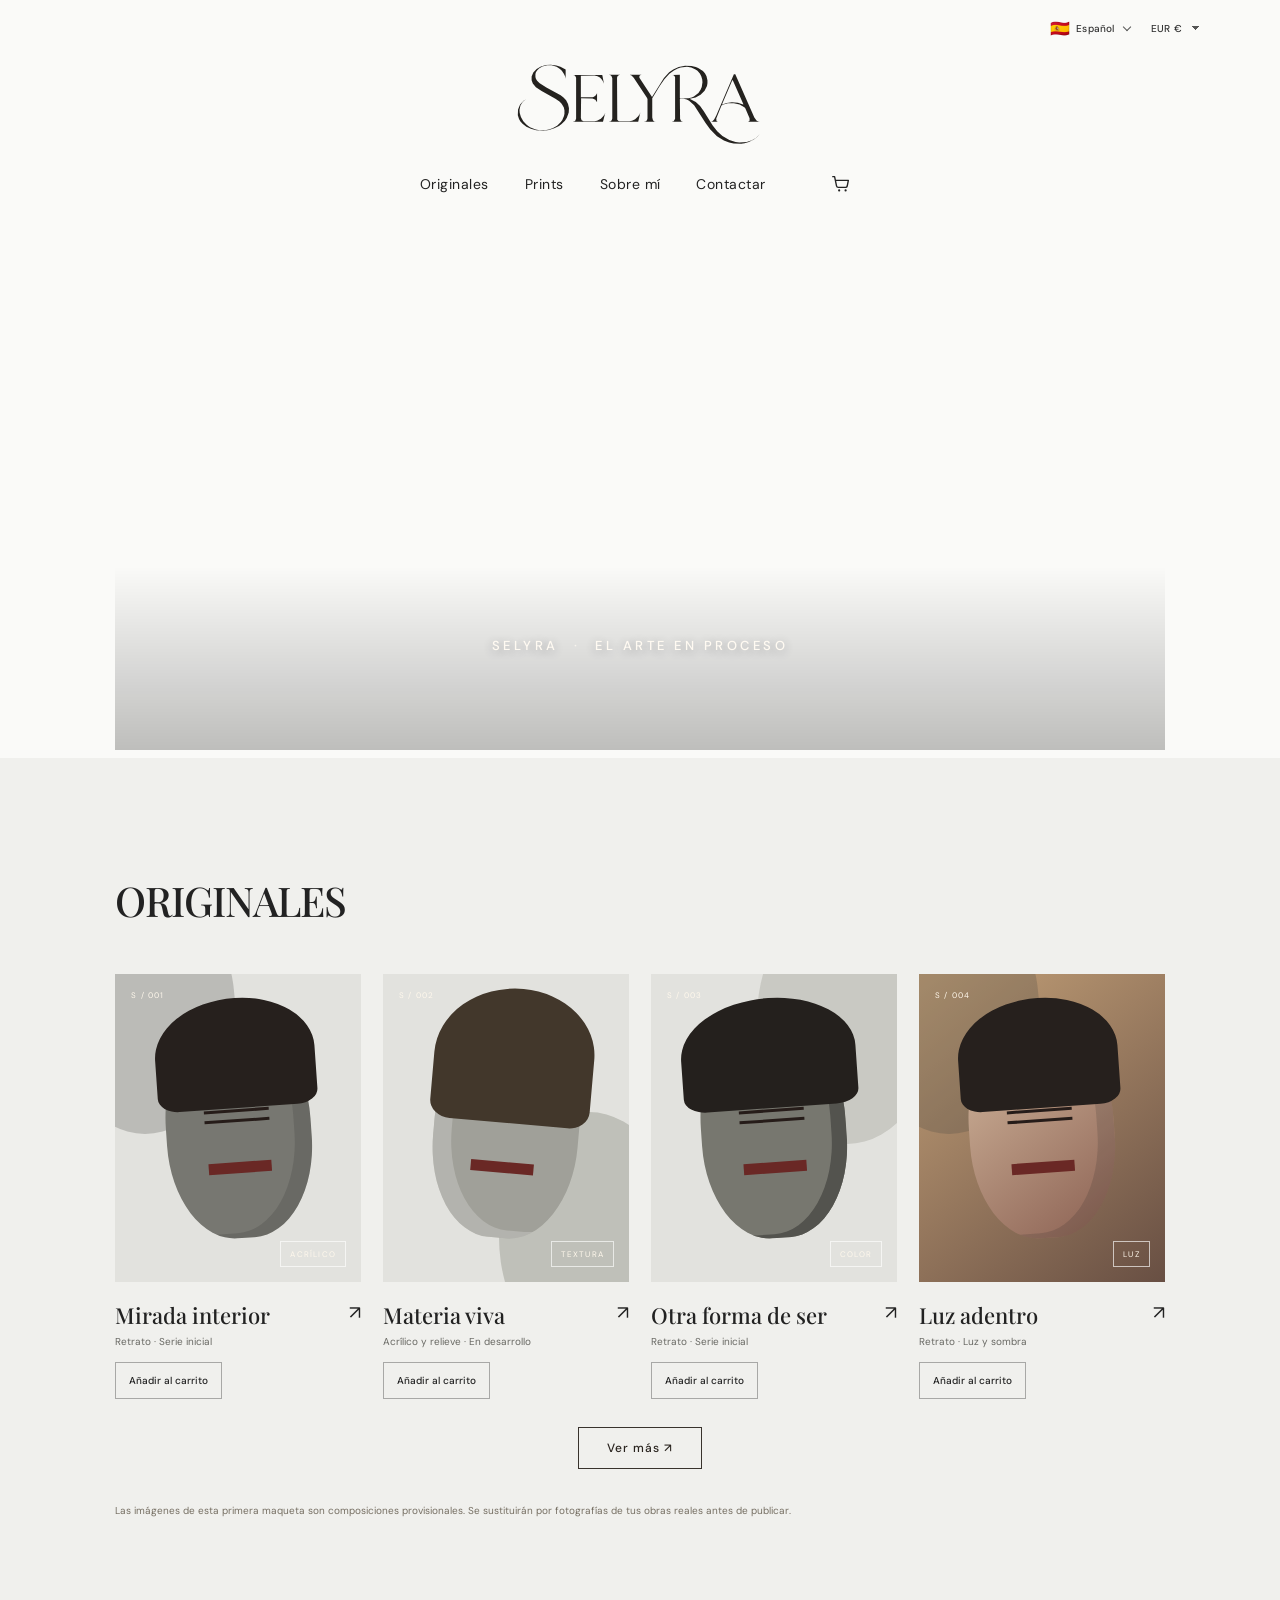
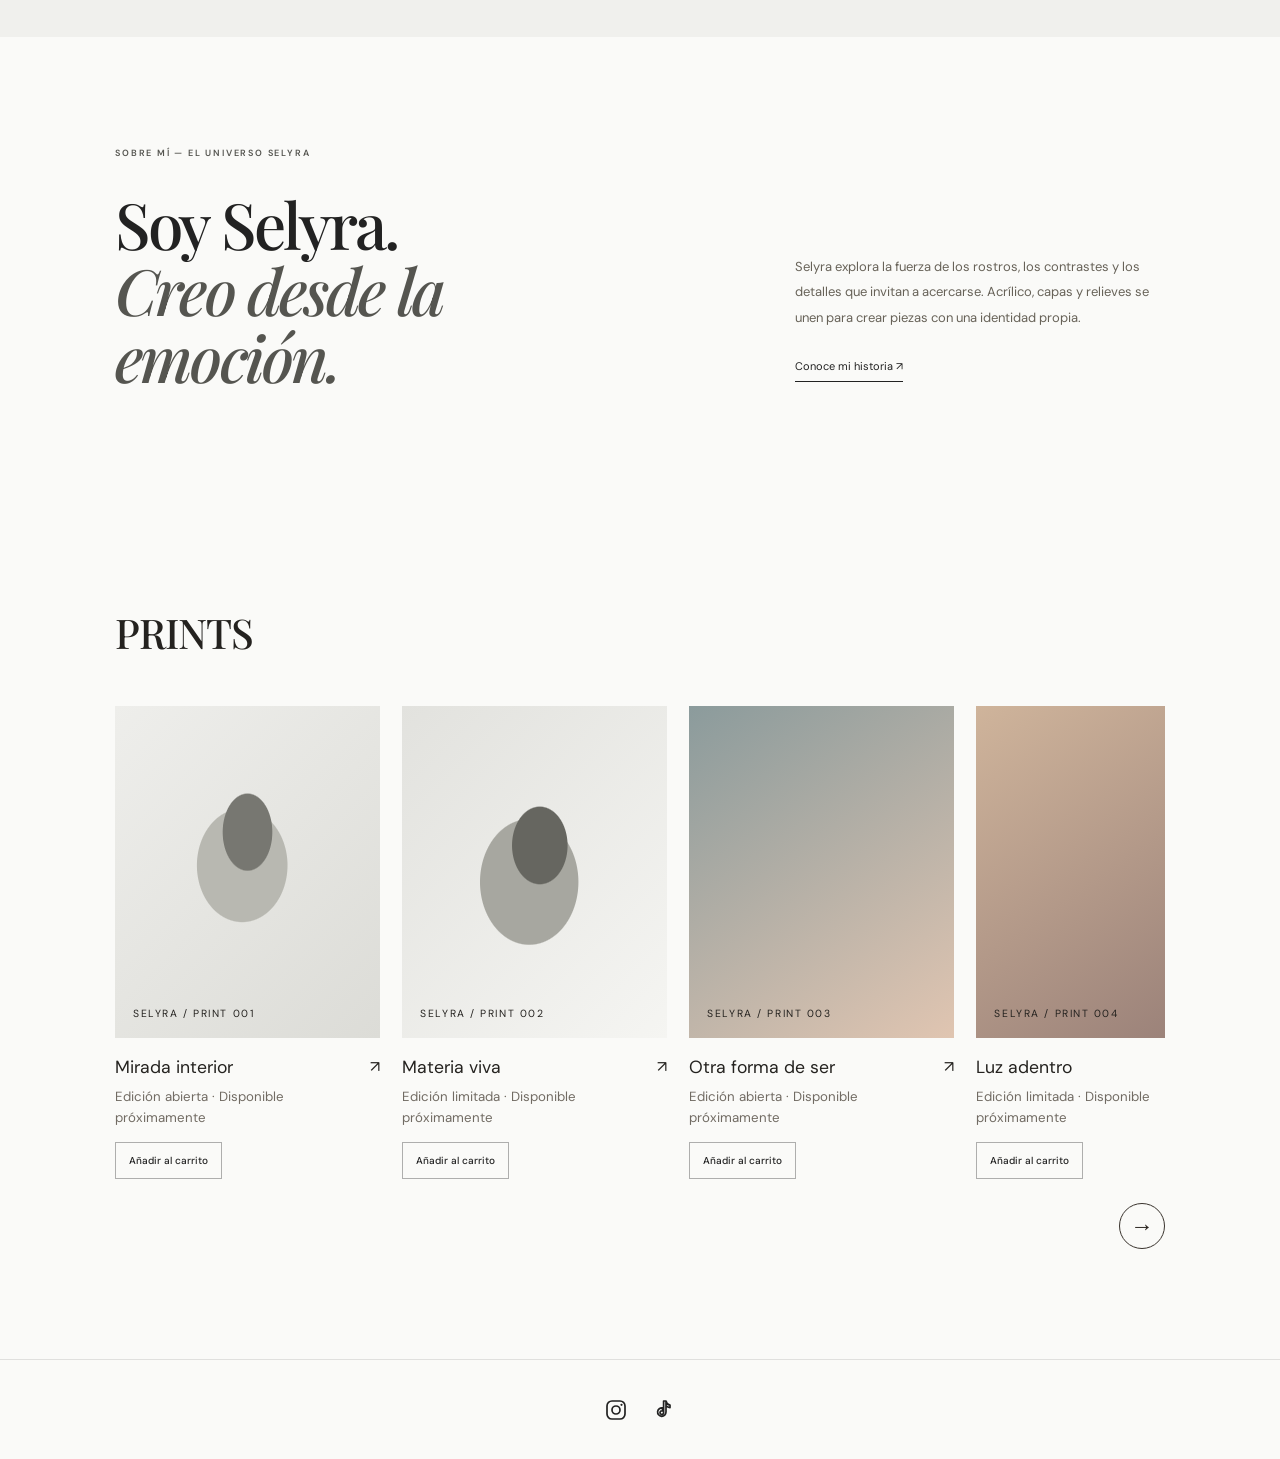
==== index.html @ 30e6f59c "Keep homepage at four originals and open full gallery on separate page" ====
<!doctype html>
<html lang="es">
<head>
  <meta charset="utf-8">
  <meta name="viewport" content="width=device-width, initial-scale=1">
  <meta name="theme-color" content="#F8F7F3">
  <meta name="description" content="Selyra — retratos originales en acrílico y obras con volumen y textura. Arte contemporáneo hecho para sentirse.">
  <title>Selyra — Arte que deja huella</title>
  <link rel="preconnect" href="https://fonts.googleapis.com">
  <link rel="preconnect" href="https://fonts.gstatic.com" crossorigin>
  <link href="https://fonts.googleapis.com/css2?family=DM+Sans:wght@400;500;600;700&family=Playfair+Display:ital,wght@0,500;0,600;0,700;1,500;1,600&display=swap" rel="stylesheet">
  <link rel="stylesheet" href="styles.css?v=20261026-19">
</head>
<body>
  <header class="site-header">
    <div class="store-preferences" aria-label="Preferencias de tienda">
      <label class="preference-control">
        <span class="sr-only">Idioma</span>
        <select id="language-select" class="sr-only" aria-label="Seleccionar idioma">
          <option value="es">Español</option>
          <option value="en">English</option>
          <option value="fr">Français</option>
          <option value="de">Deutsch</option>
          <option value="it">Italiano</option>
          <option value="pt">Português</option>
          <option value="nl">Nederlands</option>
          <option value="sv">Svenska</option>
          <option value="da">Dansk</option>
          <option value="no">Norsk</option>
          <option value="ja">日本語</option>
          <option value="zh">中文</option>
        </select>
        <div class="language-picker">
          <button type="button" id="language-picker-button" class="language-picker-button" aria-label="Seleccionar idioma" aria-expanded="false" aria-haspopup="listbox">
            <span id="language-current-flag" class="language-flag" aria-hidden="true">🇪🇸</span>
            <span id="language-current-name">Español</span>
            <span class="picker-chevron" aria-hidden="true"></span>
          </button>
          <div id="language-picker-menu" class="language-picker-menu" role="listbox" aria-label="Idiomas disponibles" hidden>
            <button type="button" role="option" data-language="es"><span>🇪🇸</span> Español</button>
            <button type="button" role="option" data-language="en"><span>🇬🇧</span> English</button>
            <button type="button" role="option" data-language="fr"><span>🇫🇷</span> Français</button>
            <button type="button" role="option" data-language="de"><span>🇩🇪</span> Deutsch</button>
            <button type="button" role="option" data-language="it"><span>🇮🇹</span> Italiano</button>
            <button type="button" role="option" data-language="pt"><span>🇵🇹</span> Português</button>
            <button type="button" role="option" data-language="nl"><span>🇳🇱</span> Nederlands</button>
            <button type="button" role="option" data-language="sv"><span>🇸🇪</span> Svenska</button>
            <button type="button" role="option" data-language="da"><span>🇩🇰</span> Dansk</button>
            <button type="button" role="option" data-language="no"><span>🇳🇴</span> Norsk</button>
            <button type="button" role="option" data-language="ja"><span>🇯🇵</span> 日本語</button>
            <button type="button" role="option" data-language="zh"><span>🇨🇳</span> 中文</button>
          </div>
        </div>
      </label>
      <label class="preference-control">
        <span class="sr-only">Moneda</span>
        <select id="currency-select" aria-label="Seleccionar moneda">
          <option value="EUR">EUR €</option>
          <option value="USD">USD $</option>
          <option value="GBP">GBP £</option>
          <option value="CAD">CAD $</option>
          <option value="AUD">AUD $</option>
          <option value="CHF">CHF</option>
          <option value="JPY">JPY ¥</option>
          <option value="CNY">CNY ¥</option>
          <option value="MXN">MXN $</option>
          <option value="BRL">BRL R$</option>
          <option value="COP">COP $</option>
          <option value="SEK">SEK kr</option>
        </select>
      </label>
    </div>
    <a class="wordmark" href="#inicio" aria-label="Selyra, inicio"><img src="assets/selyra-wordmark.svg?v=2" alt="Selyra" width="260" height="75"></a>
    <button class="menu-toggle" aria-label="Abrir menú" aria-expanded="false">☰</button>
    <nav class="nav">
      <a href="#obras">Originales</a>
      <a href="#prints">Prints</a>
      <a href="#universo">Sobre mí</a>
      <a class="nav-contact" href="contacto.html">Contactar</a>
      <button class="cart-trigger" type="button" id="cart-open" aria-label="Abrir carrito de compra" aria-controls="cart-panel" aria-expanded="false">
        <svg viewBox="0 0 24 24" aria-hidden="true"><path d="M3 4h2l2.1 10.1a2 2 0 0 0 2 1.6h7.8a2 2 0 0 0 1.9-1.5L20 8H6" fill="none" stroke="currentColor" stroke-width="1.5" stroke-linecap="round" stroke-linejoin="round"/><circle cx="10" cy="19" r="1.2" fill="currentColor"/><circle cx="17" cy="19" r="1.2" fill="currentColor"/></svg>
        <span class="cart-count" id="cart-count" aria-live="polite" hidden></span>
      </button>
    </nav>

  </header>

  <div class="compact-navigation" id="compact-navigation" aria-label="Navegación al desplazarse">
    <a class="compact-wordmark" href="#inicio" aria-label="Selyra, inicio"><img src="assets/selyra-wordmark.svg?v=2" alt="Selyra" width="125" height="36"></a>
    <nav class="compact-nav" aria-label="Navegación rápida">
      <a href="#obras">Originales</a>
      <a href="#prints">Prints</a>
      <a href="#universo">Sobre mí</a>
      <a href="contacto.html">Contactar</a>
    </nav>
    <button class="compact-cart" type="button" id="compact-cart-open" aria-label="Abrir carrito de compra" aria-controls="cart-panel" aria-expanded="false">
      <svg viewBox="0 0 24 24" aria-hidden="true"><path d="M3 4h2l2.1 10.1a2 2 0 0 0 2 1.6h7.8a2 2 0 0 0 1.9-1.5L20 8H6" fill="none" stroke="currentColor" stroke-width="1.5" stroke-linecap="round" stroke-linejoin="round"/><circle cx="10" cy="19" r="1.2" fill="currentColor"/><circle cx="17" cy="19" r="1.2" fill="currentColor"/></svg>
      <span class="cart-count" id="compact-cart-count" aria-live="polite" hidden></span>
    </button>
  </div>

  <main>
    <section class="hero hero-video" id="inicio">
      <iframe class="hero-youtube" src="https://www.youtube-nocookie.com/embed/hutY59VtHTo?autoplay=1&mute=1&loop=1&playlist=hutY59VtHTo&controls=0&playsinline=1&rel=0" title="Mezcla de pintura sobre paleta, vídeo provisional" allow="autoplay; encrypted-media; picture-in-picture" referrerpolicy="strict-origin-when-cross-origin" loading="eager" tabindex="-1"></iframe>
      <div class="hero-video-overlay" aria-hidden="true"></div>
      <div class="hero-showreel-caption">SELYRA <span>·</span> EL ARTE EN PROCESO</div>
    </section>

    <section class="works section-pad" id="obras">
      <div class="works-heading">
        <div><h2>ORIGINALES</h2></div>
      </div>
      <div class="work-grid">
        <article class="work-card">
          <div class="work-image work-image-one"><div class="placeholder-face face-a"></div><span class="work-number">S / 001</span><span class="work-tag">ACRÍLICO</span></div>
          <div class="work-meta"><div><h3>Mirada interior</h3><p>Retrato · Serie inicial</p></div><span class="work-arrow">↗</span></div>
          <button class="add-to-cart" type="button" data-product-id="original-001" data-product-name="Mirada interior — original">Añadir al carrito</button>
        </article>
        <article class="work-card work-card-offset">
          <div class="work-image work-image-two"><div class="placeholder-face face-b"></div><span class="work-number">S / 002</span><span class="work-tag">TEXTURA</span></div>
          <div class="work-meta"><div><h3>Materia viva</h3><p>Acrílico y relieve · En desarrollo</p></div><span class="work-arrow">↗</span></div>
          <button class="add-to-cart" type="button" data-product-id="original-002" data-product-name="Materia viva — original">Añadir al carrito</button>
        </article>
        <article class="work-card">
          <div class="work-image work-image-three"><div class="placeholder-face face-c"></div><span class="work-number">S / 003</span><span class="work-tag">COLOR</span></div>
          <div class="work-meta"><div><h3>Otra forma de ser</h3><p>Retrato · Serie inicial</p></div><span class="work-arrow">↗</span></div>
          <button class="add-to-cart" type="button" data-product-id="original-003" data-product-name="Otra forma de ser — original">Añadir al carrito</button>
        </article>
        <article class="work-card">
          <div class="work-image work-image-four"><div class="placeholder-face face-d"></div><span class="work-number">S / 004</span><span class="work-tag">LUZ</span></div>
          <div class="work-meta"><div><h3>Luz adentro</h3><p>Retrato · Luz y sombra</p></div><span class="work-arrow">↗</span></div>
          <button class="add-to-cart" type="button" data-product-id="original-004" data-product-name="Luz adentro — original">Añadir al carrito</button>
        </article>
      </div>
      <div class="gallery-more-wrap"><a class="gallery-more" href="originales.html">Ver más <span aria-hidden="true">↗</span></a></div>
      <p class="placeholder-note">Las imágenes de esta primera maqueta son composiciones provisionales. Se sustituirán por fotografías de tus obras reales antes de publicar.</p>
    </section>

    <section class="intro section-pad" id="universo">
      <div class="section-kicker">SOBRE MÍ — EL UNIVERSO SELYRA</div>
      <div class="intro-content">
        <h2>Soy Selyra.<br><em>Creo desde la emoción.</em></h2>
        <div class="intro-description">
          <p>Selyra explora la fuerza de los rostros, los contrastes y los detalles que invitan a acercarse. Acrílico, capas y relieves se unen para crear piezas con una identidad propia.</p>
          <a class="text-link dark-link" href="#proceso">Conoce mi historia <span>↗</span></a>
        </div>
      </div>
    </section>

    <section class="prints section-pad" id="prints">
  
  <div class="prints-heading">
    <div>
      <h2>PRINTS</h2>
    </div>
  </div>

  <div class="prints-carousel" id="prints-carousel" tabindex="0" aria-label="Galería de prints">
  <div class="prints-grid">
    <article class="print-card">
      <div class="print-image print-image-one">
        <span>SELYRA / PRINT 001</span>
      </div>
      <div class="print-meta">
        <div>
          <h3>Mirada interior</h3>
          <p>Edición abierta · Disponible próximamente</p>
        </div>
        <span>↗</span>
      </div>
      <button class="add-to-cart" type="button" data-product-id="print-001" data-product-name="Mirada interior — print">Añadir al carrito</button>
    </article>

    <article class="print-card">
      <div class="print-image print-image-two">
        <span>SELYRA / PRINT 002</span>
      </div>
      <div class="print-meta">
        <div>
          <h3>Materia viva</h3>
          <p>Edición limitada · Disponible próximamente</p>
        </div>
        <span>↗</span>
      </div>
      <button class="add-to-cart" type="button" data-product-id="print-002" data-product-name="Materia viva — print">Añadir al carrito</button>
    </article>
    <article class="print-card">
      <div class="print-image print-image-003"><span>SELYRA / PRINT 003</span></div>
      <div class="print-meta"><div><h3>Otra forma de ser</h3><p>Edición abierta · Disponible próximamente</p></div><span>↗</span></div>
      <button class="add-to-cart" type="button" data-product-id="print-003" data-product-name="Otra forma de ser — print">Añadir al carrito</button>
    </article>
    <article class="print-card">
      <div class="print-image print-image-004"><span>SELYRA / PRINT 004</span></div>
      <div class="print-meta"><div><h3>Luz adentro</h3><p>Edición limitada · Disponible próximamente</p></div><span>↗</span></div>
      <button class="add-to-cart" type="button" data-product-id="print-004" data-product-name="Luz adentro — print">Añadir al carrito</button>
    </article>
    <article class="print-card">
      <div class="print-image print-image-005"><span>SELYRA / PRINT 005</span></div>
      <div class="print-meta"><div><h3>Raíces de color</h3><p>Edición abierta · Disponible próximamente</p></div><span>↗</span></div>
      <button class="add-to-cart" type="button" data-product-id="print-005" data-product-name="Raíces de color — print">Añadir al carrito</button>
    </article>
    <article class="print-card">
      <div class="print-image print-image-006"><span>SELYRA / PRINT 006</span></div>
      <div class="print-meta"><div><h3>Instante libre</h3><p>Edición limitada · Disponible próximamente</p></div><span>↗</span></div>
      <button class="add-to-cart" type="button" data-product-id="print-006" data-product-name="Instante libre — print">Añadir al carrito</button>
    </article>
  </div>
  </div>
  <div class="prints-controls"><button type="button" class="prints-next" id="prints-next" aria-label="Deslizar prints a la derecha">→</button><button type="button" class="gallery-more" id="prints-more" aria-expanded="false" hidden>Ver más <span aria-hidden="true">↓</span></button></div>

</section>
  </main>

  <div class="cart-backdrop" id="cart-backdrop" hidden></div>
  <aside class="cart-panel" id="cart-panel" aria-labelledby="cart-title" aria-hidden="true" hidden>
    <div class="cart-panel-heading">
      <div><p class="section-kicker">SELYRA</p><h2 id="cart-title">Tu carrito <span id="cart-heading-count">(0)</span></h2></div>
      <button type="button" class="cart-close" id="cart-close" aria-label="Cerrar carrito">×</button>
    </div>
    <p class="cart-intro">Guarda aquí las obras que te interesan.</p>
    <div id="cart-items" class="cart-items"><p class="cart-empty">Tu carrito está vacío.</p></div>
    <div class="cart-panel-bottom">
      <p class="cart-total-label">Total</p>
      <p class="cart-total" id="cart-total">Se confirmará el precio</p>
      <p class="cart-note">Los precios y los pagos online aún están por configurar. Puedes enviarme tu selección para consultar disponibilidad y precio final.</p>
      <button type="button" class="cart-checkout" id="cart-checkout" disabled>Consultar selección</button>
      <button type="button" class="cart-clear" id="cart-clear">Vaciar carrito</button>
    </div>
  </aside>
  <footer class="social-footer" aria-label="Redes sociales de Selyra">
    <a class="social-icon" href="https://www.instagram.com/artselyra/" aria-label="Instagram de Selyra @artselyra" title="Instagram" target="_blank" rel="noopener noreferrer">
      <svg viewBox="0 0 24 24" aria-hidden="true"><rect x="3" y="3" width="18" height="18" rx="5" fill="none" stroke="currentColor" stroke-width="1.7"/><circle cx="12" cy="12" r="4" fill="none" stroke="currentColor" stroke-width="1.7"/><circle cx="17.5" cy="6.8" r="1.1" fill="currentColor"/></svg>
    </a>
    <span class="social-icon" aria-label="TikTok — enlace pendiente" title="TikTok">
      <svg viewBox="0 0 24 24" aria-hidden="true"><path d="M14 3v11.1a4.2 4.2 0 1 1-3.5-4.14V13a1.8 1.8 0 1 0 1.1 1.66V3h2.4c.35 2.2 1.65 3.7 4 4.1v2.5A8.1 8.1 0 0 1 14 7.8" fill="none" stroke="currentColor" stroke-width="1.7" stroke-linecap="round" stroke-linejoin="round"/></svg>
    </span>
  </footer>
  <script src="translations.js?v=20261026-3"></script>
  <script src="script.js?v=20261026-6"></script>
</body>
</html>
---- styles.css ----
*{box-sizing:border-box} :root{--ink:#24221f;--paper:#f8f7f3;--cream:#eae5dc;--rust:#b8795d;--muted:#716b63;--line:rgba(36,34,31,.18)}html{scroll-behavior:smooth}body{margin:0;background:var(--paper);color:var(--ink);font-family:"DM Sans",sans-serif}a{color:inherit;text-decoration:none}.announcement{background:var(--rust);color:#fff7ec;text-align:center;padding:10px 16px;font-size:9px;letter-spacing:.19em;font-weight:600}.site-header{height:88px;padding:0 6.2%;display:flex;align-items:center;justify-content:space-between;border-bottom:1px solid var(--line)}.wordmark{font-family:"Playfair Display",serif;font-size:34px;letter-spacing:-.06em;font-weight:600}.wordmark span{font-family:"DM Sans",sans-serif;font-size:9px;vertical-align:top;letter-spacing:0;margin-left:4px}.nav{display:flex;align-items:center;gap:36px;font-size:11px;letter-spacing:.05em}.nav a{transition:opacity .2s}.nav a:hover,.text-link:hover{opacity:.62}.nav-contact{border:1px solid var(--ink);padding:12px 16px}.nav-contact span{margin-left:12px}.menu-toggle{display:none;background:none;border:0;font-size:24px}.hero{min-height:670px;background:var(--ink);color:var(--paper);padding:74px 8.5% 56px;display:grid;grid-template-columns:1fr 1fr;position:relative;overflow:hidden}.hero-copy{align-self:center;z-index:2;padding-bottom:35px}.eyebrow,.section-kicker{font-size:9px;letter-spacing:.2em;font-weight:600}.eyebrow{display:flex;align-items:center;gap:12px;color:#c7bca9}.eyebrow-line{display:inline-block;width:28px;height:1px;background:var(--rust)}h1,h2{font-family:"Playfair Display",serif;font-weight:500;letter-spacing:-.045em}h1{font-size:clamp(52px,6.4vw,92px);line-height:.99;margin:28px 0 26px}h1 em,h2 em{color:#c47a5b;font-weight:500}.hero-text{max-width:390px;color:#c9c2b6;font-size:14px;line-height:1.9}.hero-actions{display:flex;align-items:center;gap:28px;margin-top:34px}.button{display:inline-flex;align-items:center;gap:28px;padding:16px 20px;font-size:11px;letter-spacing:.04em;transition:transform .2s}.button:hover{transform:translateY(-2px)}.button-light{background:var(--paper);color:var(--ink)}.text-link{font-size:11px;border-bottom:1px solid currentColor;padding-bottom:8px}.hero-note{margin-top:72px;color:#bdb5a7;font-size:10px;letter-spacing:.06em;display:flex;align-items:center;gap:10px}.note-dot{width:6px;height:6px;background:#c47a5b;border-radius:50%}.hero-art{position:relative;display:flex;align-items:center;justify-content:center;min-height:470px}.art-frame{width:min(76%,370px);height:450px;position:relative;overflow:hidden;background:#c8a88b;border:9px solid #e1d4bf;box-shadow:18px 20px 0 rgba(0,0,0,.25);transform:rotate(2deg)}.art-shape{position:absolute;border-radius:50%;filter:blur(.2px)}.shape-one{width:270px;height:360px;background:#8d3f2d;top:-90px;left:-100px}.shape-two{width:240px;height:300px;background:#e4b64f;right:-95px;bottom:-90px}.shape-three{width:160px;height:190px;background:#6f8070;left:-60px;bottom:-50px}.art-face{position:absolute;width:190px;height:265px;left:50%;top:48%;transform:translate(-50%,-50%);z-index:2}.face{position:absolute;width:145px;height:205px;left:23px;top:25px;background:#a96145;border-radius:47% 48% 43% 45%;transform:rotate(-5deg);box-shadow:inset -18px -5px #854a3b}.hair{position:absolute;width:170px;height:210px;left:12px;top:5px;background:#25211e;border-radius:48% 50% 30% 35%;transform:rotate(-5deg)}.hair:after{content:"";position:absolute;width:60px;height:210px;right:-4px;top:65px;background:#25211e;border-radius:50%}.eye{position:absolute;top:111px;width:28px;height:7px;background:#201b19;border-radius:100%;z-index:3}.eye-left{left:47px;transform:rotate(-5deg)}.eye-right{left:113px;transform:rotate(4deg)}.nose{position:absolute;top:112px;left:89px;width:3px;height:54px;background:#6e382e;transform:rotate(8deg);z-index:4}.lips{position:absolute;top:181px;left:77px;width:33px;height:10px;background:#622b29;border-radius:50% 50% 55% 55%;z-index:4;transform:rotate(-4deg)}.neck{position:absolute;z-index:1;bottom:-20px;left:72px;width:65px;height:80px;background:#a96145}.ear{position:absolute;top:115px;left:12px;width:24px;height:39px;background:#a96145;border-radius:50%}.art-spark{position:absolute;z-index:4;color:#f2d78c;font-size:29px}.spark-one{right:20px;top:80px}.spark-two{left:20px;bottom:70px}.art-caption{position:absolute;z-index:5;bottom:12px;left:14px;color:#f7e9d4;font-size:8px;letter-spacing:.14em;line-height:1.7}.art-caption span{opacity:.75}.hero-side-label{position:absolute;right:-32px;top:45%;writing-mode:vertical-rl;font-size:8px;letter-spacing:.2em;color:#a9a194}.hero-bottom{position:absolute;left:8.5%;right:8.5%;bottom:22px;display:flex;justify-content:space-between;color:#8e887d;font-size:8px;letter-spacing:.12em}.section-pad{padding:110px 9%}.intro{background:var(--paper)}.section-kicker{color:var(--rust)}.intro-content{display:grid;grid-template-columns:1.2fr .8fr;gap:12%;align-items:end;margin-top:32px}h2{font-size:clamp(42px,5vw,68px);line-height:1.04;margin:0}h2 em{color:var(--rust)}.intro-description{max-width:390px;padding-bottom:8px}.intro-description p,.process-copy>p,.contact-layout>div>p{font-size:13px;line-height:1.95;color:#676258;margin:0 0 24px}.dark-link{display:inline-block}.values{display:grid;grid-template-columns:repeat(3,1fr);gap:28px;margin-top:82px;border-top:1px solid var(--line);padding-top:22px}.values>div{display:grid;grid-template-columns:30px 1fr;column-gap:12px;align-content:start}.values span{font-size:10px;color:var(--rust);grid-row:span 2;padding-top:4px}.values strong{font-family:"Playfair Display",serif;font-size:21px;font-weight:500}.values p{font-size:11px;line-height:1.7;color:var(--muted);max-width:220px;margin:9px 0 0}.works{background:#e5ded2;padding-top:95px;padding-bottom:110px}.works-heading{display:flex;justify-content:space-between;align-items:end;margin-bottom:52px}.works-heading h2{margin-top:25px}.works-heading>p{font-size:11px;line-height:1.8;color:var(--muted);margin-bottom:4px}.work-grid{display:grid;grid-template-columns:repeat(3,1fr);gap:22px;align-items:start}.work-card-offset{margin-top:55px}.work-image{height:365px;position:relative;overflow:hidden;display:flex;align-items:center;justify-content:center}.work-image-one{background:#b5a28a}.work-image-two{background:#d2b9a5}.work-image-three{background:#7d8a7b}.work-image:before{content:"";position:absolute;width:180px;height:250px;border-radius:50%;background:rgba(159,65,42,.7);top:-90px;left:-60px}.work-image-two:before{background:#e1bd50;left:auto;right:-50px;top:auto;bottom:-80px}.work-image-three:before{background:#d1a08a;top:-80px;left:auto;right:-40px}.placeholder-face{position:absolute;width:145px;height:220px;border-radius:48% 48% 44% 44%;background:#874c3d;box-shadow:inset -17px -5px rgba(46,30,26,.22);transform:rotate(-4deg)}.placeholder-face:before{content:"";position:absolute;width:160px;height:110px;background:#26201d;left:-6px;top:-20px;border-radius:60% 55% 15% 15%;z-index:1}.placeholder-face:after{content:"";position:absolute;left:39px;top:91px;width:65px;height:7px;border-top:3px solid #261c19;border-bottom:3px solid #261c19;box-shadow:0 52px 0 -1px #6a2825}.face-b{background:#b16d4e;transform:rotate(5deg);box-shadow:inset 18px -8px rgba(242,198,139,.25)}.face-b:before{background:#42372b;height:135px;top:-30px}.face-c{background:#4f5548;box-shadow:inset -15px -4px #353a32}.face-c:before{background:#24201d;width:175px;left:-15px}.work-number,.work-tag{position:absolute;z-index:2;font-size:8px;letter-spacing:.15em;color:#fff8ec}.work-number{top:16px;left:16px}.work-tag{bottom:15px;right:15px;border:1px solid rgba(255,255,255,.65);padding:7px 9px}.work-meta{display:flex;align-items:start;justify-content:space-between;padding-top:18px}.work-meta h3{font-family:"Playfair Display",serif;font-size:22px;font-weight:500;margin:0 0 5px}.work-meta p{font-size:10px;color:var(--muted);margin:0}.work-arrow{font-size:19px}.placeholder-note{font-size:10px;color:#756e62;margin-top:35px}.statement{padding:88px 20px 94px;text-align:center;background:var(--rust);color:#f7eee2}.statement-mark{font-family:"Playfair Display",serif;font-size:70px;line-height:.8;color:#e0a18a}.statement p{font-family:"Playfair Display",serif;font-size:clamp(27px,3.5vw,44px);line-height:1.3;margin:22px 0 25px}.statement p em{color:#e9bda9}.statement>span{font-size:8px;letter-spacing:.2em}.process{display:grid;grid-template-columns:1fr 1fr;gap:12%;align-items:center;background:var(--paper)}.process-visual{padding:20px}.process-art{height:410px;background:#d2c2a9;position:relative;overflow:hidden;display:flex;align-items:end;padding:24px}.process-art:before{content:"";position:absolute;width:320px;height:360px;border-radius:48%;background:#9a4b35;top:-100px;left:-75px;transform:rotate(22deg)}.process-art:after{content:"";position:absolute;width:250px;height:330px;border-radius:48%;background:#2a2822;right:-80px;bottom:-130px;transform:rotate(-25deg)}.brush-stroke{position:absolute;width:180px;height:320px;left:35%;top:12%;border-radius:50%;border:24px solid #d9a84e;transform:rotate(28deg);z-index:1}.paint-dot{position:absolute;z-index:2;border-radius:50%}.dot-a{width:25px;height:25px;background:#e4cbb2;top:80px;right:70px}.dot-b{width:12px;height:12px;background:#a34f36;bottom:95px;left:65px}.dot-c{width:18px;height:18px;background:#e4cbb2;bottom:65px;right:100px}.process-art>span{position:relative;z-index:3;color:#f5e9d7;font-size:8px;letter-spacing:.18em}.process-copy h2{margin:28px 0}.process-copy>p{max-width:430px;margin-bottom:28px}.button-dark{background:var(--ink);color:var(--paper)}.contact{background:#e5ded2;padding-top:90px;padding-bottom:100px}.contact-layout{display:grid;grid-template-columns:1.2fr .8fr;gap:10%;margin-top:32px}.contact-layout h2{font-size:clamp(38px,4.6vw,60px);margin-bottom:25px}.contact-card{border-top:1px solid var(--line);padding-top:20px}.contact-label{font-size:8px;letter-spacing:.18em;color:var(--rust)}.email-link{display:flex;justify-content:space-between;align-items:center;font-family:"Playfair Display",serif;font-size:clamp(17px,2vw,25px);padding:25px 0;border-bottom:1px solid var(--line);overflow-wrap:anywhere}.contact-card>p{font-size:10px;color:var(--muted);margin:15px 0 25px}.footer{background:var(--ink);color:var(--paper);padding:40px 6.2% 25px;display:grid;grid-template-columns:1fr 1fr 1fr;align-items:center;gap:20px}.footer-wordmark{font-size:30px}.footer>p{font-family:"Playfair Display",serif;font-style:italic;font-size:14px;color:#c5b8a7}.footer-links{display:flex;justify-content:flex-end;gap:20px;font-size:10px;color:#c5b8a7}.footer small{grid-column:1/-1;border-top:1px solid #3a3832;padding-top:20px;color:#8c867b;font-size:9px;letter-spacing:.05em}
@media(max-width:800px){.site-header{height:72px;padding:0 6%}.menu-toggle{display:block;color:var(--ink)}.nav{display:none;position:absolute;top:120px;left:0;right:0;background:var(--paper);padding:24px 6%;z-index:10;flex-direction:column;align-items:flex-start;gap:22px;border-bottom:1px solid var(--line)}.nav.open{display:flex}.hero{grid-template-columns:1fr;padding:60px 7% 70px}.hero-copy{padding-bottom:0}.hero-art{min-height:440px;margin-top:30px}.art-frame{height:390px;width:270px}.hero-bottom{left:7%;right:7%}.hero-bottom span:nth-child(2){display:none}.section-pad{padding:75px 7%}.intro-content,.contact-layout,.process{grid-template-columns:1fr;gap:35px}.intro-content{margin-top:26px}.values{gap:18px;margin-top:55px}.values>div{grid-template-columns:22px 1fr;gap:8px}.values strong{font-size:18px}.works-heading{display:block}.works-heading>p{margin-top:20px}.work-grid{grid-template-columns:1fr 1fr;gap:20px}.work-card-offset{margin-top:35px}.work-card:last-child{display:none}.work-image{height:310px}.process{gap:35px}.process-visual{padding:0}.process-art{height:330px}.footer{grid-template-columns:1fr 1fr}.footer>p{display:none}.footer-links{grid-column:1/-1;justify-content:flex-start;flex-wrap:wrap}.footer small{grid-column:1/-1}}
@media(max-width:480px){.announcement{font-size:7px;letter-spacing:.12em}.hero{padding-top:48px}.eyebrow{font-size:8px}h1{font-size:54px}.hero-text{font-size:13px}.hero-actions{gap:18px;flex-wrap:wrap}.hero-note{margin-top:45px}.hero-art{min-height:390px}.hero-side-label{right:-23px}.hero-bottom{font-size:7px}.values{grid-template-columns:1fr;gap:24px}.values p{max-width:100%}.work-grid{grid-template-columns:1fr}.work-card-offset{margin-top:0}.work-card:last-child{display:block}.work-image{height:360px}.works-heading h2{font-size:43px}.statement{padding:65px 20px}.statement p{font-size:28px}.contact-layout h2{font-size:40px}.email-link{font-size:19px}.footer{padding-left:7%;padding-right:7%}}


/* ==================================
   SELYRA — PRINTS
   ================================== */

.prints {
  background: #F8F7F3;
  color: #24221F;
}

.prints-heading {
  display: flex;
  justify-content: space-between;
  align-items: flex-end;
  gap: 32px;
  margin: 24px 0 42px;
}

.prints-heading h2 {
  margin: 0 0 18px;
  font-size: clamp(2.6rem, 5vw, 5rem);
  line-height: 0.98;
  font-weight: 400;
  letter-spacing: -0.045em;
}

.prints-heading h2 em {
  color: #B8795D;
  font-family: Georgia, serif;
  font-weight: 400;
}

.prints-heading p {
  max-width: 440px;
  line-height: 1.8;
  color: #716B63;
}

.prints-note {
  font-size: 0.68rem;
  letter-spacing: 0.16em;
  color: #716B63;
  padding-bottom: 8px;
}

.prints-grid {
  display: grid;
  grid-template-columns: repeat(2, minmax(0, 1fr));
  gap: 28px;
}

.print-card {
  min-width: 0;
}

.print-image {
  min-height: 320px;
  aspect-ratio: 4 / 3;
  display: flex;
  align-items: flex-end;
  padding: 18px;
  box-sizing: border-box;
  background-color: #EAE5DC;
  overflow: hidden;
}

.print-image span {
  font-size: 0.65rem;
  letter-spacing: 0.15em;
  color: #24221F;
}

.print-image-one {
  background:
    radial-gradient(ellipse at 50% 38%, #B8795D 0 13%, transparent 13.5%),
    radial-gradient(ellipse at 48% 48%, #D4A58B 0 23%, transparent 23.5%),
    linear-gradient(135deg, #EAE5DC, #D8C8B8);
}

.print-image-two {
  background:
    radial-gradient(ellipse at 52% 42%, #66594D 0 14%, transparent 14.5%),
    radial-gradient(ellipse at 48% 53%, #B8795D 0 25%, transparent 25.5%),
    linear-gradient(135deg, #E5D6C8, #F0EAE1);
}

.print-meta {
  display: flex;
  justify-content: space-between;
  align-items: flex-start;
  gap: 16px;
  padding-top: 18px;
}

.print-meta h3 {
  margin: 0 0 8px;
  font-size: 1.1rem;
  font-weight: 400;
}

.print-meta p {
  margin: 0;
  color: #716B63;
  font-size: 0.83rem;
  line-height: 1.6;
}

.prints-disclaimer {
  margin-top: 32px;
  max-width: 760px;
  color: #716B63;
  font-size: 0.8rem;
  line-height: 1.8;
}

@media (max-width: 650px) {
  .prints-heading {
    display: block;
    margin-bottom: 28px;
  }

  .prints-note {
    display: inline-block;
    margin-top: 8px;
  }

  .prints-grid {
    grid-template-columns: 1fr;
    gap: 32px;
  }

  .print-image {
    min-height: 260px;
  }
}


/* SELYRA — CABECERA EDITORIAL Y PORTADA PREPARADA PARA VÍDEO */
.announcement{display:none!important}
.site-header{
  height:auto;
  min-height:0;
  padding:24px 6.2% 20px;
  display:flex;
  flex-direction:column;
  justify-content:center;
  gap:18px;
  background:var(--paper);
  border-bottom:1px solid var(--line);
}
.site-header .wordmark{font-size:clamp(38px,4vw,52px);line-height:1.05;letter-spacing:-.065em}
.site-header .wordmark span{font-size:9px}
.site-header .menu-toggle{display:none}
.site-header .nav{display:flex;align-items:center;justify-content:center;gap:clamp(20px,3.2vw,44px);font-size:10px}
.site-header .nav-contact{padding:9px 13px}
.hero-video{
  display:block;
  min-height:0;
  padding:0;
  background:var(--paper);
  color:var(--ink);
  overflow:hidden;
}
.hero-video-placeholder{
  width:100%;
  min-height:clamp(360px,56vw,650px);
  display:flex;
  flex-direction:column;
  align-items:center;
  justify-content:center;
  gap:13px;
  padding:48px 24px;
  text-align:center;
  background:linear-gradient(135deg,#eae5dc 0%,#f0ede6 50%,#ded4c7 100%);
  color:var(--ink);
}
.video-placeholder-mark{
  width:64px;height:64px;
  display:grid;place-items:center;
  border:1px solid rgba(36,34,31,.35);
  border-radius:50%;
  font-family:"Playfair Display",serif;
  font-size:35px;
  font-style:italic;
}
.hero-video-placeholder p{margin:10px 0 0;font-size:9px;letter-spacing:.22em;font-weight:600}
.hero-video-placeholder span{font-size:12px;color:var(--muted)}
.hero-video-caption{
  display:flex;
  flex-direction:column;
  align-items:center;
  text-align:center;
  padding:44px 7% 56px;
}
.hero-video-caption .eyebrow{color:var(--muted);justify-content:center}
.hero-video-caption h1{max-width:850px;font-size:clamp(44px,6.5vw,82px);line-height:1.04;margin:18px 0}
.hero-video-caption h1 em{color:var(--rust)}
.hero-video-caption .hero-text{max-width:550px;color:var(--muted);margin:0 auto 24px;line-height:1.8}
.hero-video-caption .button-dark{background:var(--ink);color:var(--paper)}
#obras{scroll-margin-top:20px}
#universo{scroll-margin-top:20px}
@media(max-width:800px){
  .site-header{padding:20px 6% 16px;gap:14px}
  .site-header .wordmark{font-size:42px}
  .site-header .menu-toggle{display:none}
  .site-header .nav{display:flex;position:static;left:auto;right:auto;top:auto;background:transparent;padding:0;border:0;flex-direction:row;align-items:center;justify-content:center;gap:16px;flex-wrap:wrap;font-size:10px}
  .site-header .nav-contact{padding:7px 9px}
  .hero-video-placeholder{min-height:420px}
  .hero-video-caption{padding:38px 7% 48px}
}
@media(max-width:480px){
  .site-header{padding:18px 4% 14px;gap:13px}
  .site-header .wordmark{font-size:39px}
  .site-header .nav{gap:10px 15px;font-size:9px}
  .site-header .nav-contact{padding:6px 8px}
  .hero-video-placeholder{min-height:360px}
  .hero-video-placeholder span{max-width:240px;line-height:1.7}
  .hero-video-caption h1{font-size:46px}
}


/* SELYRA — AJUSTES EDITORIALES: NEUTROS, PORTADA COMPACTA Y NAVEGACIÓN LIMPIA */
:root{
  --ink:#222222;
  --paper:#fafaf8;
  --cream:#eeeeeb;
  --rust:#555550;
  --muted:#686863;
  --line:rgba(34,34,34,.16);
}
body,.site-header,.intro,.process,.prints{background:#fafaf8}
.site-header .wordmark{
  font-size:clamp(48px,5vw,62px);
  letter-spacing:.025em;
  font-weight:500;
}
.site-header .wordmark span{display:none}
.site-header .nav{gap:clamp(22px,3.4vw,46px)}
.site-header .nav-contact{border:0;padding:0}
.site-header .nav-contact span{display:none}
.hero-video-placeholder{
  width:86%;
  max-width:1050px;
  min-height:0;
  aspect-ratio:16/7;
  margin:34px auto 42px;
  padding:32px 24px;
  background:#eeeeeb;
  color:#222;
}
.video-placeholder-mark{border-color:rgba(34,34,34,.32)}
.hero-video-placeholder span{color:#686863}
.works,.contact{background:#f0f0ed}
.work-image-one,.work-image-two,.work-image-three{background-color:#e2e2de}
.work-image:before{background:rgba(70,70,66,.25)}
.work-image-two:before{background:#bfc0b9}
.work-image-three:before{background:#c9c9c3}
.placeholder-face{background:#777771;box-shadow:inset -17px -5px rgba(35,35,33,.16)}
.face-b{background:#a0a099;box-shadow:inset 18px -8px rgba(255,255,255,.2)}
.face-c{background:#77776f;box-shadow:inset -15px -4px #53534e}
.statement{background:#e9e9e5;color:#222}
.statement-mark,.statement p em{color:#696963}
.process-art{background:#e3e3df}
.process-art:before{background:#a4a49c}
.process-art:after{background:#333330}
.brush-stroke{border-color:#bdbdb5}
.dot-a,.dot-c{background:#f4f4f1}
.dot-b{background:#686863}
.print-image{background-color:#e9e9e5}
.print-image-one{
  background:
    radial-gradient(ellipse at 50% 38%, #777771 0 13%, transparent 13.5%),
    radial-gradient(ellipse at 48% 48%, #b8b8b1 0 23%, transparent 23.5%),
    linear-gradient(135deg,#eeeeeb,#dcdcd7);
}
.print-image-two{
  background:
    radial-gradient(ellipse at 52% 42%, #666660 0 14%, transparent 14.5%),
    radial-gradient(ellipse at 48% 53%, #a7a7a0 0 25%, transparent 25.5%),
    linear-gradient(135deg,#e2e2de,#f5f5f2);
}
@media(max-width:800px){
  .site-header .wordmark{font-size:48px;letter-spacing:.02em}
  .hero-video-placeholder{width:90%;aspect-ratio:4/3;margin:26px auto 34px}
}
@media(max-width:480px){
  .site-header .wordmark{font-size:45px;letter-spacing:.015em}
  .site-header .nav{gap:10px 17px}
  .hero-video-placeholder{width:92%;aspect-ratio:4/3;min-height:0;padding:24px 14px}
}


/* Preferencias de idioma y moneda en la esquina superior derecha */
.site-header{position:relative;padding-top:62px}
.store-preferences{
  position:absolute;
  top:15px;
  right:6.2%;
  display:flex;
  align-items:center;
  gap:15px;
  z-index:5;
}
.preference-control{display:flex;align-items:center;gap:5px;color:#555550}
.preference-icon{font-size:15px;line-height:1}
.preference-control select{
  appearance:none;
  -webkit-appearance:none;
  border:0;
  border-radius:0;
  background:transparent;
  color:#333;
  font:500 10px "DM Sans",sans-serif;
  letter-spacing:.04em;
  padding:5px 15px 5px 2px;
  cursor:pointer;
  background-image:linear-gradient(45deg,transparent 50%,#555 50%),linear-gradient(135deg,#555 50%,transparent 50%);
  background-position:calc(100% - 5px) 9px,calc(100% - 1px) 9px;
  background-size:4px 4px,4px 4px;
  background-repeat:no-repeat;
  max-width:110px;
}
.preference-control select:focus-visible{outline:1px solid #777;outline-offset:3px}
.sr-only{position:absolute;width:1px;height:1px;padding:0;margin:-1px;overflow:hidden;clip:rect(0,0,0,0);white-space:nowrap;border:0}
@media(max-width:800px){
  .site-header{padding-top:58px}
  .store-preferences{top:12px;right:6%}
}
@media(max-width:480px){
  .site-header{padding-top:56px}
  .store-preferences{top:9px;right:4%;gap:10px}
  .preference-control select{font-size:9px;max-width:90px}
}


/* Selector de idioma con banderas visibles también en Safari */
.language-picker{position:relative;display:flex;align-items:center}
.language-picker-button{
  display:flex;align-items:center;gap:6px;
  border:0;background:transparent;color:#333;
  font:500 10px "DM Sans",sans-serif;letter-spacing:.02em;
  padding:5px 2px;cursor:pointer;white-space:nowrap
}
.language-flag{font-size:16px;line-height:1.1}
.picker-chevron{
  width:6px;height:6px;border-right:1px solid #555;border-bottom:1px solid #555;
  transform:rotate(45deg);margin:-3px 2px 0 3px
}
.language-picker-menu{
  position:absolute;top:calc(100% + 9px);right:0;z-index:30;
  min-width:155px;max-height:310px;overflow-y:auto;
  background:#fff;border:1px solid rgba(36,34,31,.14);
  box-shadow:0 10px 28px rgba(36,34,31,.12);padding:5px
}
.language-picker-menu[hidden]{display:none}
.language-picker-menu button{
  width:100%;display:flex;align-items:center;gap:9px;
  padding:9px 10px;border:0;background:transparent;text-align:left;
  color:#333;font:400 11px "DM Sans",sans-serif;cursor:pointer;white-space:nowrap
}
.language-picker-menu button span{font-size:16px;line-height:1}
.language-picker-menu button:hover,
.language-picker-menu button[aria-selected="true"]{background:#f1efe9}
.language-picker-button:focus-visible,
.language-picker-menu button:focus-visible{outline:1px solid #777;outline-offset:2px}
@media(max-width:480px){
  .language-picker-button{font-size:9px;gap:4px}
  .language-flag,.language-picker-menu button span{font-size:15px}
}


/* Ajuste de escala para títulos de las secciones de obras */
.works-heading h2,
.prints-heading h2{
  font-size:clamp(30px,3.2vw,42px);
  line-height:1.08;
  letter-spacing:-.025em;
  font-weight:500;
}
.prints-heading{margin-top:0;margin-bottom:34px}
@media(max-width:480px){
  .works-heading h2,
  .prints-heading h2{font-size:30px}
}


/* SELYRA — ICONOS SOCIALES Y PÁGINA DE CONTACTO */
.social-footer{
  min-height:100px;
  display:flex;
  align-items:center;
  justify-content:center;
  gap:24px;
  padding:24px 6%;
  background:#fafaf8;
  color:#222;
  border-top:1px solid rgba(34,34,34,.12);
}
.social-icon{
  width:24px;
  height:24px;
  display:inline-flex;
  align-items:center;
  justify-content:center;
  color:inherit;
}
.social-icon svg{width:100%;height:100%;display:block}
.contact-page{min-height:100vh;display:flex;flex-direction:column}
.contact-page-header{flex-shrink:0}
.contact-page-header .nav-contact{border-bottom:1px solid #222;padding-bottom:5px}
.contact-page-main{
  width:min(100% - 40px, 680px);
  margin:0 auto;
  padding:54px 0 76px;
  flex:1;
}
.contact-back-link{
  display:inline-block;
  margin-bottom:42px;
  color:#686863;
  font-size:11px;
}
.contact-back-link:hover,.contact-direct-email a:hover{opacity:.65}
.contact-page-heading{text-align:center;max-width:550px;margin:0 auto 42px}
.contact-page-heading .section-kicker{margin:0 0 18px;color:#686863}
.contact-page-heading h1{
  margin:0 0 18px;
  font-size:clamp(42px,7vw,66px);
  line-height:1.06;
  font-weight:500;
}
.contact-page-heading h1 em{font-style:italic;color:#686863}
.contact-page-heading>p:last-child{
  max-width:480px;
  margin:0 auto;
  color:#686863;
  font-size:13px;
  line-height:1.9;
}
.contact-form{display:grid;grid-template-columns:1fr;gap:10px}
.contact-form label{
  margin-top:13px;
  font-size:11px;
  font-weight:500;
}
.contact-form input,.contact-form select,.contact-form textarea{
  width:100%;
  border:1px solid rgba(34,34,34,.22);
  border-radius:0;
  background:transparent;
  padding:14px 13px;
  color:#222;
  font:400 12px "DM Sans",sans-serif;
}
.contact-form input::placeholder,.contact-form textarea::placeholder{color:#898983}
.contact-form textarea{resize:vertical;min-height:140px;line-height:1.7}
.contact-form input:focus,.contact-form select:focus,.contact-form textarea:focus{
  outline:1px solid #555550;
  outline-offset:2px;
}
.contact-submit{
  justify-self:start;
  display:inline-flex;
  align-items:center;
  gap:32px;
  margin-top:18px;
  padding:15px 19px;
  border:0;
  background:#222;
  color:#fafaf8;
  font:500 11px "DM Sans",sans-serif;
  cursor:pointer;
}
.contact-submit:hover{opacity:.8}
.contact-form-note{
  max-width:500px;
  margin:8px 0 0;
  color:#777771;
  font-size:10px;
  line-height:1.7;
}
.contact-direct-email{
  margin:35px 0 0;
  text-align:center;
  color:#686863;
  font-size:11px;
  line-height:1.8;
}
.contact-direct-email a{color:#222;text-decoration:underline;text-underline-offset:3px}
.contact-page .social-footer{margin-top:auto}
@media(max-width:800px){
  .contact-page-main{padding-top:38px}
  .contact-back-link{margin-bottom:34px}
  .contact-page-header .nav{gap:16px}
}
@media(max-width:480px){
  .contact-page-header .nav{gap:10px 15px}
  .contact-page-main{width:calc(100% - 36px);padding-bottom:55px}
  .contact-page-heading{margin-bottom:30px}
  .contact-page-heading h1{font-size:43px}
  .social-footer{min-height:84px}
}


/* SELYRA — CABECERA QUE SE OCULTA AL BAJAR Y REGRESA AL SUBIR */
.site-header{
  position:sticky;
  top:0;
  z-index:100;
  transition:transform .28s ease, box-shadow .28s ease;
  will-change:transform;
}
.site-header.header-hidden{
  transform:translateY(-105%);
  box-shadow:none;
}
.site-header.header-visible{
  box-shadow:0 8px 24px rgba(34,34,34,.045);
}
@media(prefers-reduced-motion:reduce){
  .site-header{transition:none}
}

/* SELYRA — CARRITO */
.cart-trigger{
  display:inline-flex;
  align-items:center;
  justify-content:center;
  gap:7px;
  border:1px solid rgba(34,34,34,.24);
  background:transparent;
  color:#222;
  padding:9px 12px;
  font:500 10px "DM Sans",sans-serif;
  cursor:pointer;
  white-space:nowrap;
}
.cart-trigger svg{width:17px;height:17px}
.cart-count{
  display:inline-grid;
  place-items:center;
  min-width:18px;height:18px;
  padding:0 4px;
  border-radius:50%;
  background:#222;color:#fafaf8;
  font-size:9px;
}
.add-to-cart{
  margin-top:14px;
  padding:11px 13px;
  border:1px solid rgba(34,34,34,.35);
  background:transparent;
  color:#222;
  font:500 10px "DM Sans",sans-serif;
  cursor:pointer;
  transition:background .2s,color .2s;
}
.add-to-cart:hover{background:#222;color:#fafaf8}
.cart-backdrop{
  position:fixed;inset:0;z-index:199;
  background:rgba(20,20,19,.32);
}
.cart-panel{
  position:fixed;z-index:200;top:0;right:0;
  width:min(100%,430px);height:100dvh;
  display:flex;flex-direction:column;
  padding:30px 26px 24px;
  background:#fafaf8;color:#222;
  box-shadow:-12px 0 40px rgba(0,0,0,.12);
  overflow-y:auto;
}
.cart-panel[hidden],.cart-backdrop[hidden]{display:none}
.cart-panel-heading{display:flex;justify-content:space-between;align-items:flex-start;gap:20px;border-bottom:1px solid rgba(34,34,34,.15);padding-bottom:20px}
.cart-panel-heading .section-kicker{margin:0 0 10px;color:#686863}
.cart-panel-heading h2{font-size:32px;line-height:1.1}
.cart-panel-heading h2 span{font:400 12px "DM Sans",sans-serif;letter-spacing:0}
.cart-close{border:0;background:transparent;color:#222;font-size:30px;line-height:1;cursor:pointer}
.cart-intro{font-size:12px;line-height:1.7;color:#686863}
.cart-items{display:flex;flex-direction:column;gap:0}
.cart-empty{padding:28px 0;color:#686863;font-size:12px}
.cart-item{display:flex;justify-content:space-between;align-items:flex-start;gap:18px;padding:17px 0;border-bottom:1px solid rgba(34,34,34,.12)}
.cart-item-name{margin:0;font-size:12px;line-height:1.6}
.cart-item-detail{margin:4px 0 0;color:#777771;font-size:10px}
.cart-item-remove{border:0;background:transparent;text-decoration:underline;text-underline-offset:3px;color:#686863;font:400 10px "DM Sans",sans-serif;cursor:pointer;white-space:nowrap}
.cart-panel-bottom{margin-top:auto;padding-top:22px}
.cart-total-label{margin:0 0 7px;font-size:10px;color:#686863}
.cart-total{margin:0;font-family:"Playfair Display",serif;font-size:20px}
.cart-note{font-size:10px;line-height:1.7;color:#686863;margin:12px 0 16px}
.cart-checkout{width:100%;padding:14px 16px;border:1px solid #222;background:#222;color:#fafaf8;font:500 11px "DM Sans",sans-serif;cursor:pointer}
.cart-checkout:disabled{opacity:.4;cursor:not-allowed}
.cart-clear{display:block;margin:13px auto 0;border:0;background:transparent;text-decoration:underline;text-underline-offset:3px;color:#686863;font:400 10px "DM Sans",sans-serif;cursor:pointer}
body.cart-open{overflow:hidden}
@media(max-width:800px){
  .site-header{gap:12px}
  .cart-trigger{position:absolute;top:14px;left:6%;padding:7px 9px;font-size:9px}
  .store-preferences{right:6%}
}
@media(max-width:480px){
  .cart-trigger{left:4%;top:9px;gap:5px;padding:6px 7px}
  .cart-trigger svg{width:15px;height:15px}
  .cart-panel{padding:24px 20px 20px}
}

/* Logotipo Selyra en la cabecera: tamaño adaptable */
.site-header .wordmark{display:inline-flex;align-items:center;justify-content:center;flex:0 1 auto;min-width:0;line-height:1}
.site-header .wordmark img{display:block;width:clamp(170px,20vw,260px);height:auto;max-width:100%;object-fit:contain}
@media(max-width:800px){.site-header .wordmark img{width:clamp(155px,33vw,220px)}}
@media(max-width:480px){.site-header .wordmark img{width:clamp(145px,43vw,185px)}}

/* Carrito discreto: a la derecha de la navegación, sin recuadro */
.site-header .cart-trigger{position:relative;top:auto;left:auto;right:auto;flex:0 0 auto;gap:0;margin-left:8px;padding:8px;border:0;background:transparent;color:var(--ink);min-width:38px;min-height:38px;transition:opacity .2s}
.site-header .cart-trigger:hover{opacity:.6}
.site-header .cart-trigger svg{width:22px;height:22px}
.site-header .cart-count{position:absolute;top:0;right:-3px;min-width:15px;height:15px;padding:0 3px;font-size:9px;line-height:1}
@media(max-width:800px){.site-header .cart-trigger{position:absolute;top:50%;left:auto;right:5%;transform:translateY(-50%);margin:0;padding:6px;z-index:3}.site-header .cart-trigger svg{width:20px;height:20px}}
@media(max-width:480px){.site-header .cart-trigger{right:3%;top:50%;left:auto;padding:5px}.site-header .cart-trigger svg{width:19px;height:19px}}

/* Barra secundaria que aparece solo al subir: sin logo ni preferencias */
.compact-navigation{position:fixed;z-index:110;top:0;left:0;right:0;min-height:62px;padding:0 clamp(22px,5vw,80px);display:flex;align-items:center;justify-content:center;gap:clamp(34px,4vw,70px);background:#f8f7f3;border-bottom:1px solid var(--line);box-shadow:0 6px 22px rgba(36,34,31,.055);transform:translateY(-110%);visibility:hidden;pointer-events:none;transition:transform .26s ease,visibility .26s}
.compact-navigation.is-visible{transform:translateY(0);visibility:visible;pointer-events:auto}
.compact-nav{display:flex;align-items:center;justify-content:center;gap:clamp(26px,3.5vw,52px)}
.compact-nav a{font:500 14px "DM Sans",sans-serif;letter-spacing:.025em;white-space:nowrap;transition:opacity .2s}
.compact-nav a:hover{opacity:.58}
.compact-cart{position:relative;display:inline-flex;align-items:center;justify-content:center;width:40px;height:40px;flex:0 0 40px;margin-left:14px;padding:6px;border:0;background:transparent;color:var(--ink);cursor:pointer}
.compact-cart svg{width:23px;height:23px}
.compact-cart .cart-count{position:absolute;right:0;top:0;min-width:16px;height:16px;display:grid;place-items:center;border-radius:50%;background:#222;color:white;font:500 9px "DM Sans",sans-serif}
.site-header .nav a{font-size:14px}
.site-header .nav{gap:clamp(20px,2.8vw,40px)}
.site-header .cart-trigger{margin-left:20px}
@media(max-width:800px){
.compact-navigation{min-height:56px;padding:0 14px;gap:14px;justify-content:center}
.compact-nav{gap:clamp(12px,2.8vw,22px)}
.compact-nav a{font-size:12px}
.compact-cart{width:32px;height:36px;flex-basis:32px;margin-left:6px}
.compact-cart svg{width:20px;height:20px}
}
@media(max-width:420px){
.compact-navigation{gap:7px;padding:0 9px}
.compact-nav{gap:11px}
.compact-nav a{font-size:11px;letter-spacing:0}
.compact-cart{margin-left:2px;width:28px;flex-basis:28px}
}
@media(prefers-reduced-motion:reduce){.compact-navigation{transition:none}}

/* Una sola cabecera visible; la barra de retorno conserva el fondo de la web. */
.site-header{z-index:105}
.site-header.header-hidden{transform:translateY(-120%)!important;pointer-events:none}
.compact-navigation{background:#f8f7f3;min-height:54px;box-shadow:0 3px 14px rgba(36,34,31,.045)}
.compact-navigation.is-visible{z-index:120}
.site-header .cart-trigger{margin-left:clamp(22px,3vw,48px);align-self:center}
@media(max-width:800px){
.site-header .cart-trigger{position:relative;left:auto;right:auto;top:auto;transform:none;margin-left:14px;order:5}
.site-header{gap:10px}
}
@media(max-width:480px){
.site-header .cart-trigger{position:relative;left:auto;right:auto;top:auto;transform:none;margin-left:8px;order:5}
}

/* El carrito acompaña al último enlace del menú; sin contador cuando está vacío. */
.site-header .cart-trigger{position:relative;top:auto;left:auto;right:auto;transform:none;margin-left:clamp(18px,2.4vw,38px);margin-right:0;flex-shrink:0}
.site-header .nav{margin-left:auto}
.site-header .cart-trigger .cart-count[hidden],.compact-cart .cart-count[hidden]{display:none!important}
@media(max-width:800px){
.site-header .cart-trigger{position:relative;top:auto;left:auto;right:auto;transform:none;margin-left:clamp(10px,2vw,20px);margin-right:0}
}
@media(max-width:480px){
.site-header .cart-trigger{position:relative;top:auto;left:auto;right:auto;transform:none;margin-left:10px}
}

/* Mantener los enlaces del encabezado en su lugar original. Solo se desplaza el carrito. */
.site-header .nav{margin-left:initial}
.site-header .cart-trigger{margin-left:clamp(22px,3vw,42px)}
/* Logo discreto a la izquierda de la barra de retorno, sin desplazar los enlaces centrales. */
.compact-navigation{position:fixed}
.compact-wordmark{position:absolute;left:clamp(16px,3vw,52px);top:50%;transform:translateY(-50%);display:flex;align-items:center;justify-content:center}
.compact-wordmark img{display:block;width:clamp(90px,10vw,125px);height:auto;max-height:42px;object-fit:contain}
@media(max-width:800px){
.compact-navigation{padding-left:clamp(100px,17vw,150px)}
.compact-wordmark{left:12px}
.compact-wordmark img{width:clamp(75px,12vw,105px)}
}
@media(max-width:540px){
.compact-navigation{padding:0 8px 0 74px;gap:6px;justify-content:flex-end}
.compact-wordmark{left:5px}
.compact-wordmark img{width:68px}
.compact-nav{gap:clamp(6px,1.7vw,12px)}
.compact-nav a{font-size:clamp(9px,2.5vw,11px)}
.compact-cart{margin-left:2px;flex-basis:26px;width:26px}
.compact-cart svg{width:18px;height:18px}
}

/* El carrito pertenece al mismo renglón que Contactar, nunca debajo. */
.site-header .nav{flex-wrap:nowrap!important;white-space:nowrap}
.site-header .nav .cart-trigger{position:relative!important;display:inline-flex!important;top:auto!important;right:auto!important;bottom:auto!important;left:auto!important;transform:none!important;order:initial!important;align-self:center!important;flex:0 0 38px;margin:0 0 0 clamp(12px,1.6vw,25px)!important;padding:6px!important;vertical-align:middle}
@media(max-width:800px){.site-header .nav{gap:clamp(8px,1.7vw,17px)!important}.site-header .nav .cart-trigger{margin-left:10px!important}}
@media(max-width:480px){.site-header .nav{gap:clamp(5px,1.7vw,10px)!important}.site-header .nav .cart-trigger{flex-basis:28px;min-width:28px;min-height:30px;margin-left:5px!important;padding:3px!important}.site-header .nav .cart-trigger svg{width:18px;height:18px}}

/* Transición limpia entre encabezado y vídeo, sin línea divisoria. */
.site-header:not(.contact-page-header){border-bottom:0!important;box-shadow:none!important}

/* Vídeo editorial provisional: paleta de pintura, sin rostros */
.hero-video{position:relative;overflow:hidden;background:#29231e;isolation:isolate}
.hero-showreel{position:absolute;inset:0;width:100%;height:100%;object-fit:cover;object-position:center center;display:block;z-index:0;filter:saturate(.78) contrast(1.05) brightness(.82)}
.hero-video-overlay{position:absolute;inset:0;z-index:1;pointer-events:none;background:linear-gradient(180deg,rgba(15,12,10,.07),rgba(15,12,10,.10) 50%,rgba(15,12,10,.48))}
.hero-showreel-caption{position:absolute;left:50%;bottom:clamp(26px,5vw,64px);transform:translateX(-50%);z-index:2;color:#fffaf2;text-align:center;font:500 clamp(10px,1.1vw,13px) "DM Sans",sans-serif;letter-spacing:.27em;white-space:nowrap;text-shadow:0 2px 12px rgba(0,0,0,.45)}
.hero-showreel-caption span{margin:0 .65em;opacity:.75}
@media(prefers-reduced-motion:reduce){.hero-showreel{display:none}}

/* Vídeo provisional de YouTube en portada, encuadrado sin controles visibles. */
.hero-video{position:relative;min-height:clamp(440px,58vw,720px);padding:0!important;display:block!important;overflow:hidden}
.hero-youtube{position:absolute;top:50%;left:50%;width:max(100%,177.78vh);height:max(100%,56.25vw);min-width:100%;min-height:100%;transform:translate(-50%,-50%);border:0;pointer-events:none;filter:saturate(.82) brightness(.86)}
.hero-video-overlay{pointer-events:none}
@media(max-width:700px){.hero-youtube{width:calc(100vh * 1.7778);height:100vh;min-height:100%;min-width:100%}}

/* Recuperar exactamente el formato compacto anterior de la portada. */
.hero-video{width:100%;min-height:0!important;height:auto!important;aspect-ratio:auto!important;display:block!important;padding:0!important;background:var(--paper)!important;overflow:visible!important}
.hero-video::before{content:"";display:block;width:86%;max-width:1050px;aspect-ratio:16/7;margin:34px auto 42px}
.hero-youtube,.hero-video-overlay{position:absolute;top:34px;left:50%;width:min(86%,1050px);height:auto;aspect-ratio:16/7;min-width:0;min-height:0;transform:translateX(-50%);border:0;overflow:hidden}
.hero-youtube{z-index:0;object-fit:cover}
.hero-video-overlay{z-index:1;background:linear-gradient(180deg,transparent 60%,rgba(0,0,0,.24))}
.hero-showreel-caption{bottom:62px}
@media(max-width:800px){.hero-video::before{width:90%;aspect-ratio:4/3;margin:26px auto 34px}.hero-youtube,.hero-video-overlay{top:26px;width:90%;aspect-ratio:4/3}.hero-showreel-caption{bottom:52px}}
@media(max-width:480px){.hero-video::before{width:92%;margin:26px auto 34px}.hero-youtube,.hero-video-overlay{width:92%}.hero-showreel-caption{bottom:49px;font-size:9px}}

/* Acento naranja terracota suave en el título de Contacto. */
.contact-page-heading .contact-art-accent{color:#bd805c!important;font-style:italic}

/* Naranja intenso para la palabra arte del título de contacto. */
.contact-page-heading .contact-art-accent{color:#e46b24!important}

/* Catálogo más compacto: permite explorar más obras de un vistazo. */
@media(min-width:801px){
  .works .work-grid{grid-template-columns:repeat(4,minmax(0,1fr));gap:clamp(14px,1.8vw,24px)}
  .works .work-card-offset{margin-top:0}
  .works .work-image{height:auto;aspect-ratio:4/5}
  .prints .prints-grid{grid-template-columns:repeat(4,minmax(0,1fr));gap:clamp(14px,1.8vw,24px)}
  .prints .print-image{height:auto;min-height:0;aspect-ratio:4/5}
}
@media(max-width:800px){
  .works .work-grid,.prints .prints-grid{display:grid;grid-template-columns:repeat(2,minmax(0,1fr));gap:20px 12px}
  .works .work-card,.prints .print-card{min-width:0;display:block!important}
  .works .work-card-offset{margin-top:0}
  .works .work-card:last-child{display:block}
  .works .work-image{height:auto;min-height:0;aspect-ratio:4/5}
  .prints .print-image{height:auto;min-height:0;aspect-ratio:4/5;padding:10px}
  .works .work-meta,.prints .print-meta{gap:5px}
  .works .work-meta h3,.prints .print-meta h3{font-size:clamp(13px,2.7vw,17px)}
  .works .work-meta p,.prints .print-meta p{font-size:clamp(10px,2vw,12px)}
  .works .add-to-cart,.prints .add-to-cart{width:100%;max-width:100%;font-size:clamp(10px,2vw,12px);padding:10px 6px;white-space:normal}
  .works .work-number,.works .work-tag{font-size:10px}
  .prints .print-image span{font-size:clamp(8px,1.8vw,11px)}
}

/* Galerías editoriales: cuatro originales visibles y carrusel de prints. */
.work-card[hidden],.gallery-more[hidden],.prints-next[hidden]{display:none!important}
.gallery-more-wrap{display:flex;justify-content:center;margin-top:28px}
.gallery-more{border:1px solid #39332d;background:transparent;color:#29231e;padding:12px 28px;cursor:pointer;font:500 12px "DM Sans",sans-serif;letter-spacing:.09em;transition:background .2s,color .2s}
.gallery-more:hover{background:#29231e;color:white}
.works .work-card-offset{margin-top:0!important}
.works .work-grid{grid-template-columns:repeat(4,minmax(0,1fr));gap:clamp(12px,1.8vw,22px)}
.works .work-image{height:auto;aspect-ratio:4/5}
.work-image-four{background:linear-gradient(140deg,#c4a178,#684f43)}
.work-image-five{background:linear-gradient(135deg,#83928a,#d4bda0)}
.work-image-six{background:linear-gradient(140deg,#ba8d87,#666b7a)}
.face-d{background:linear-gradient(145deg,#d5bba0,#8b6052)}
.face-e{background:linear-gradient(145deg,#b6b29b,#776d63)}
.face-f{background:linear-gradient(145deg,#e2c1a5,#9d7171)}
.prints-carousel{width:100%;overflow-x:auto;overscroll-behavior-inline:contain;scroll-snap-type:x mandatory;scrollbar-width:none}
.prints-carousel::-webkit-scrollbar{display:none}
.prints .prints-grid{display:flex!important;gap:clamp(12px,1.8vw,22px)!important;width:max-content;max-width:none}
.prints .print-card{flex:0 0 calc((min(100vw - 12vw, 1240px) - 3 * clamp(12px,1.8vw,22px))/4);width:calc((min(100vw - 12vw, 1240px) - 3 * clamp(12px,1.8vw,22px))/4);scroll-snap-align:start}
.prints .print-image{height:auto;min-height:0;aspect-ratio:4/5}
.print-image-003{background:linear-gradient(145deg,#8b9b9c,#e0c5b1)}
.print-image-004{background:linear-gradient(145deg,#cfb49b,#967d76)}
.print-image-005{background:linear-gradient(145deg,#9da89d,#d7c7a6)}
.print-image-006{background:linear-gradient(145deg,#b3a0b6,#d3a49a)}
.prints-controls{display:flex;justify-content:flex-end;align-items:center;gap:14px;margin-top:24px}
.prints-next{display:grid;place-items:center;border:1px solid #39332d;border-radius:50%;background:transparent;color:#29231e;width:46px;height:46px;font-size:23px;cursor:pointer}
.prints-next:hover{background:#29231e;color:white}
.prints-carousel.is-expanded{overflow:visible}
.prints-carousel.is-expanded .prints-grid{display:grid!important;width:100%;grid-template-columns:repeat(4,minmax(0,1fr))!important}
.prints-carousel.is-expanded .print-card{width:auto;flex:auto}
@media(max-width:800px){
 .works .work-grid{grid-template-columns:repeat(2,minmax(0,1fr))!important;gap:20px 12px}
 .prints .print-card{flex-basis:calc((100vw - 10vw - 12px)/2);width:calc((100vw - 10vw - 12px)/2)}
 .prints-carousel.is-expanded .prints-grid{grid-template-columns:repeat(2,minmax(0,1fr))!important}
 .prints .print-image,.works .work-image{aspect-ratio:4/5;height:auto;min-height:0}
}
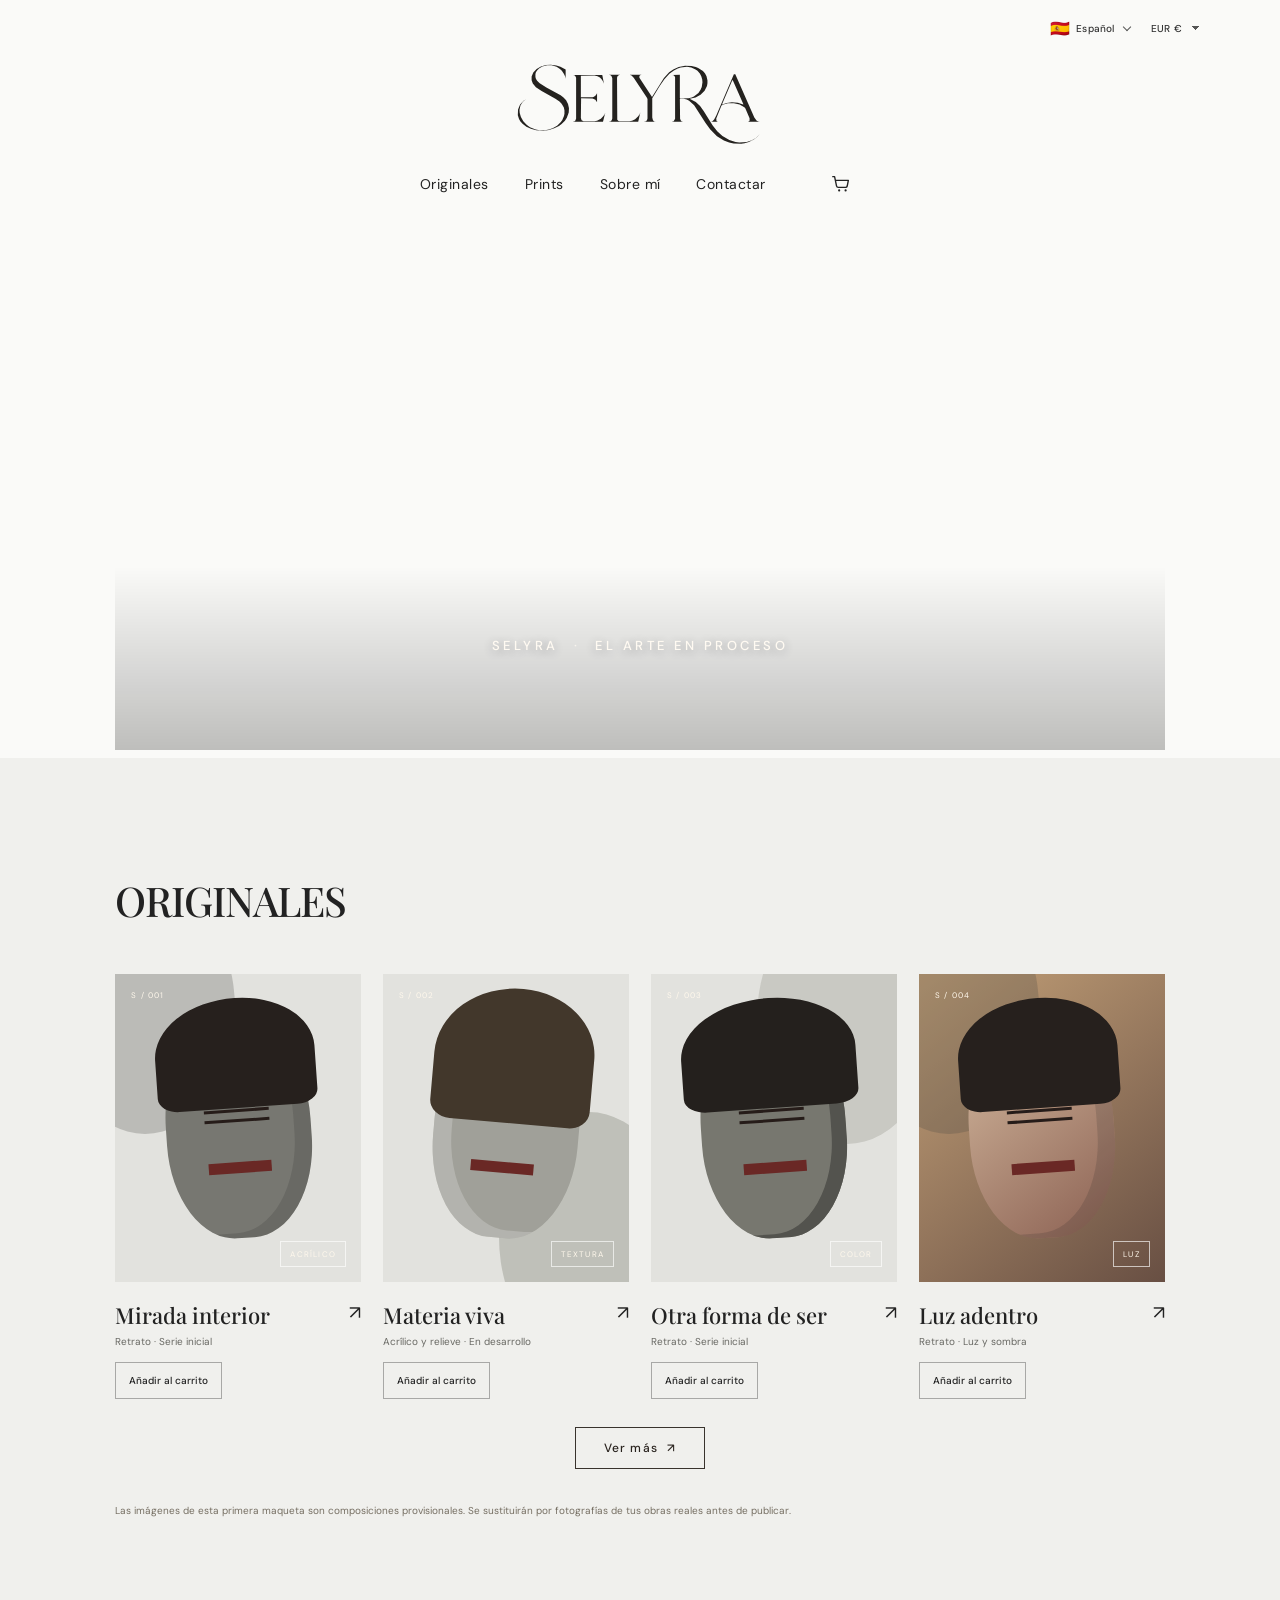
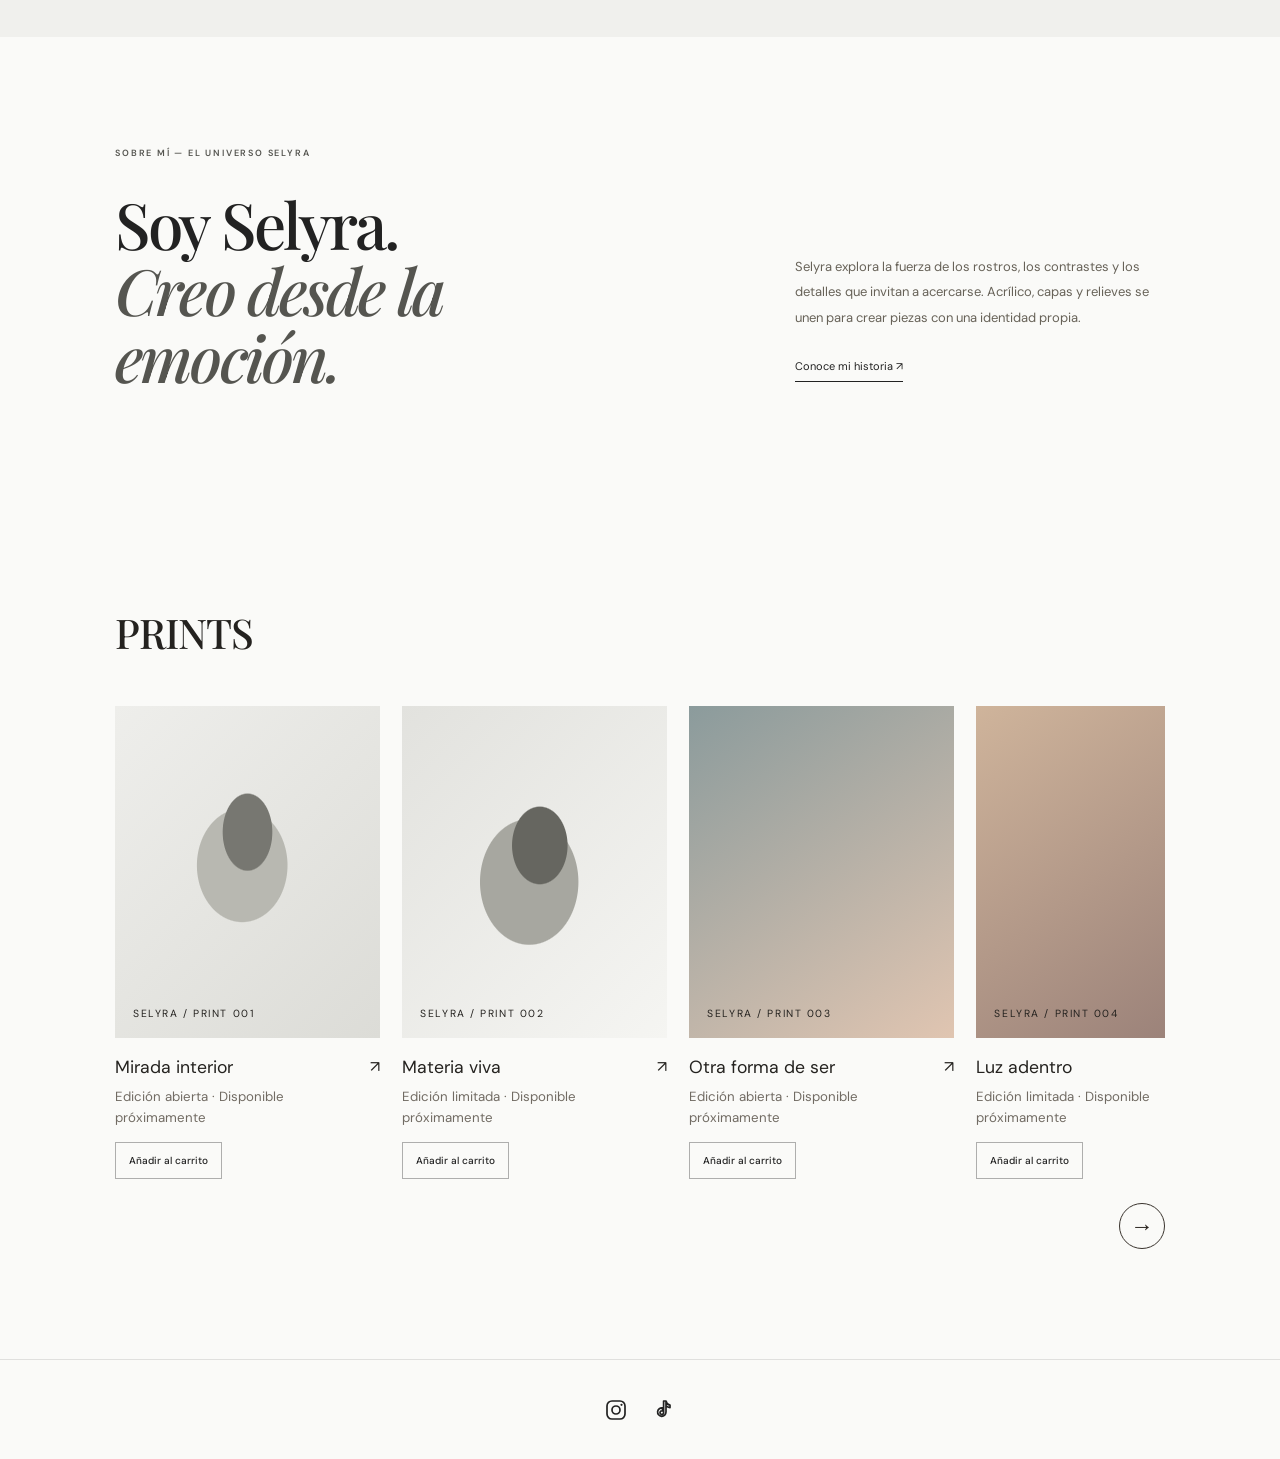
==== commit 478bfb80: "Add previous arrow to prints gallery" ====
--- a/index.html
+++ b/index.html
@@ -9,7 +9,7 @@
   <link rel="preconnect" href="https://fonts.googleapis.com">
   <link rel="preconnect" href="https://fonts.gstatic.com" crossorigin>
   <link href="https://fonts.googleapis.com/css2?family=DM+Sans:wght@400;500;600;700&family=Playfair+Display:ital,wght@0,500;0,600;0,700;1,500;1,600&display=swap" rel="stylesheet">
-  <link rel="stylesheet" href="styles.css?v=20261026-19">
+  <link rel="stylesheet" href="styles.css?v=20261026-20">
 </head>
 <body>
   <header class="site-header">
@@ -206,7 +206,7 @@
     </article>
   </div>
   </div>
-  <div class="prints-controls"><button type="button" class="prints-next" id="prints-next" aria-label="Deslizar prints a la derecha">→</button><button type="button" class="gallery-more" id="prints-more" aria-expanded="false" hidden>Ver más <span aria-hidden="true">↓</span></button></div>
+  <div class="prints-controls"><button type="button" class="prints-prev" id="prints-prev" aria-label="Deslizar prints a la izquierda" hidden>←</button><button type="button" class="prints-next" id="prints-next" aria-label="Deslizar prints a la derecha">→</button><button type="button" class="gallery-more" id="prints-more" aria-expanded="false" hidden>Ver más <span aria-hidden="true">↓</span></button></div>
 
 </section>
   </main>
@@ -236,6 +236,6 @@
     </span>
   </footer>
   <script src="translations.js?v=20261026-3"></script>
-  <script src="script.js?v=20261026-6"></script>
+  <script src="script.js?v=20261026-7"></script>
 </body>
 </html>
--- a/styles.css
+++ b/styles.css
@@ -790,3 +790,16 @@
  .prints-carousel.is-expanded .prints-grid{grid-template-columns:repeat(2,minmax(0,1fr))!important}
  .prints .print-image,.works .work-image{aspect-ratio:4/5;height:auto;min-height:0}
 }
+
+/* Catálogo de originales en página independiente. */
+.originals-page-main{padding-top:34px}
+.originals-page-top{padding:0 clamp(20px,6vw,100px) 8px}
+.originals-page .works{padding-top:22px}
+.gallery-more-wrap a.gallery-more{text-decoration:none;display:inline-flex;align-items:center;gap:9px;justify-content:center}
+@media(max-width:800px){
+  /* Dos tarjetas completas en cada paso del carrusel, sin repetir la anterior. */
+  .prints-carousel{container-type:inline-size}
+  .prints .prints-grid{gap:12px!important}
+  .prints .print-card{flex:0 0 calc((100cqw - 12px)/2)!important;width:calc((100cqw - 12px)/2)!important;box-sizing:border-box}
+  .prints-carousel.is-expanded .print-card{width:auto!important;flex:auto!important}
+}
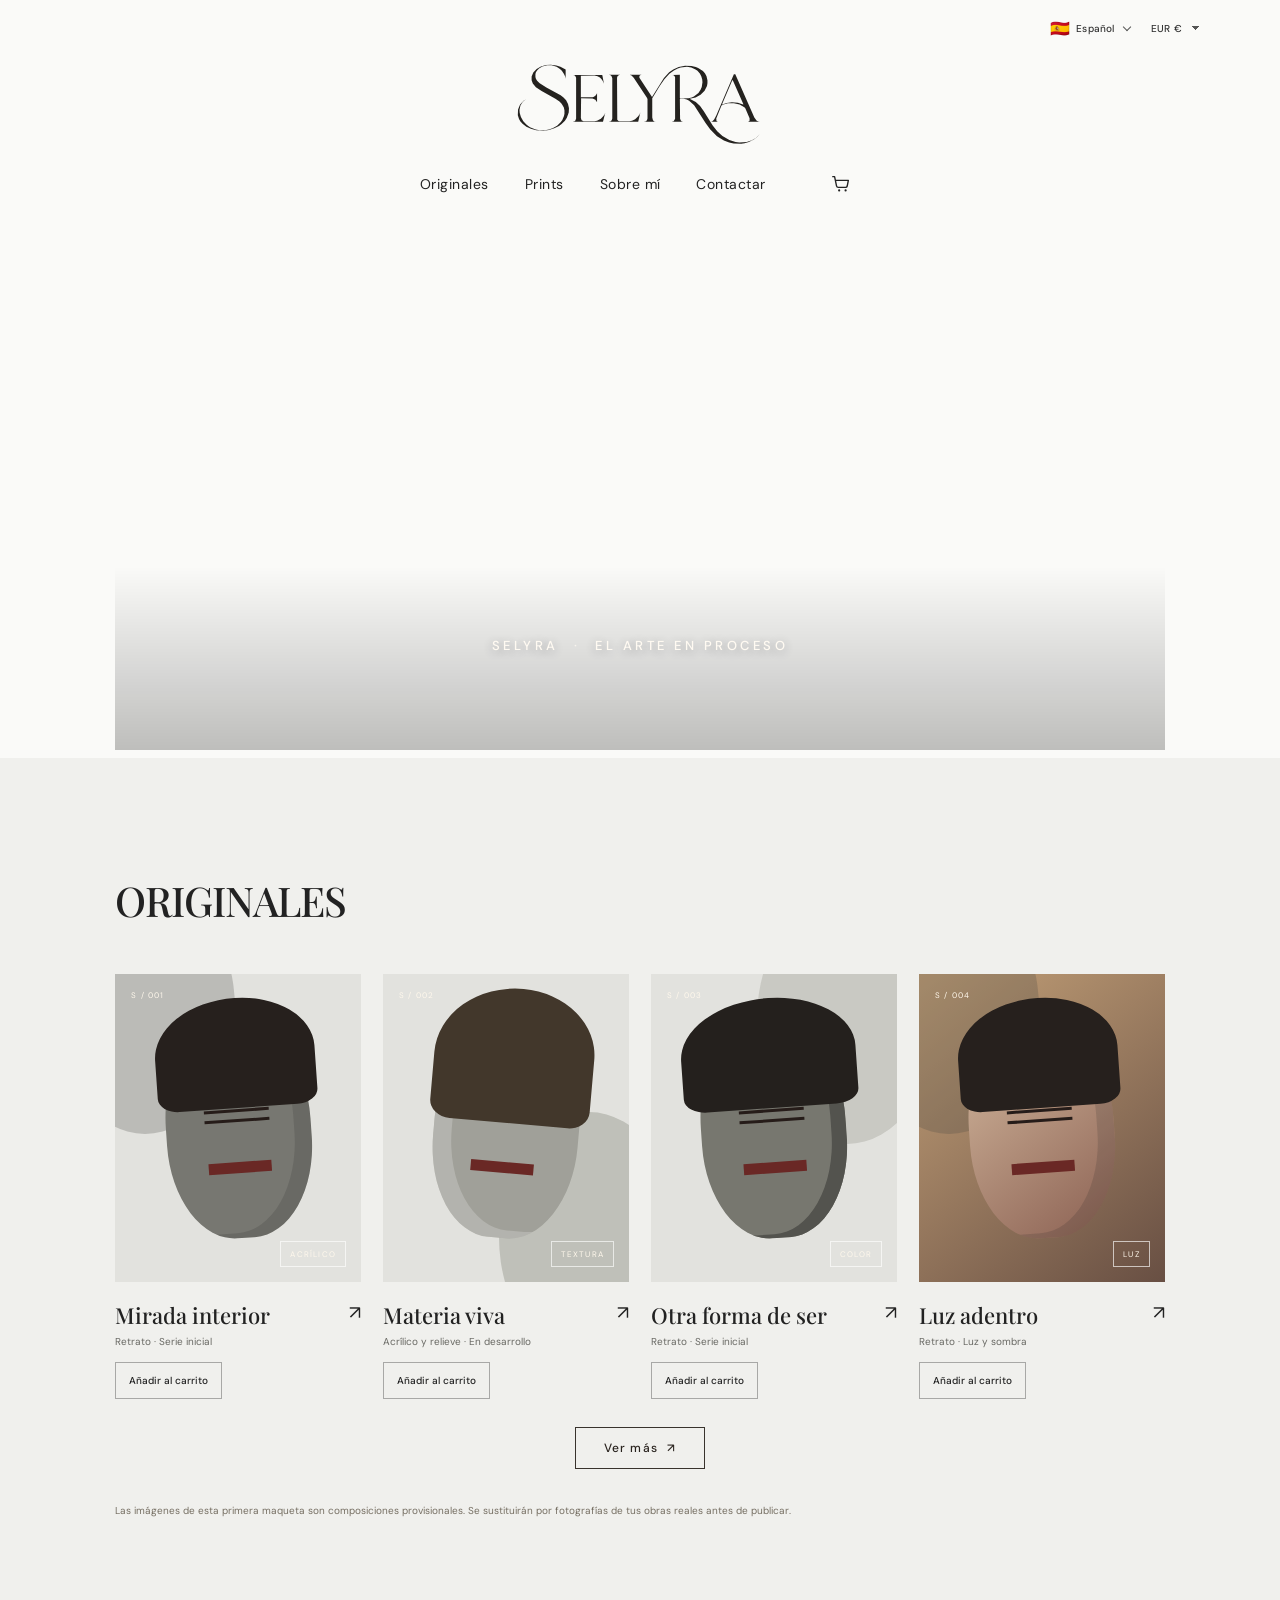
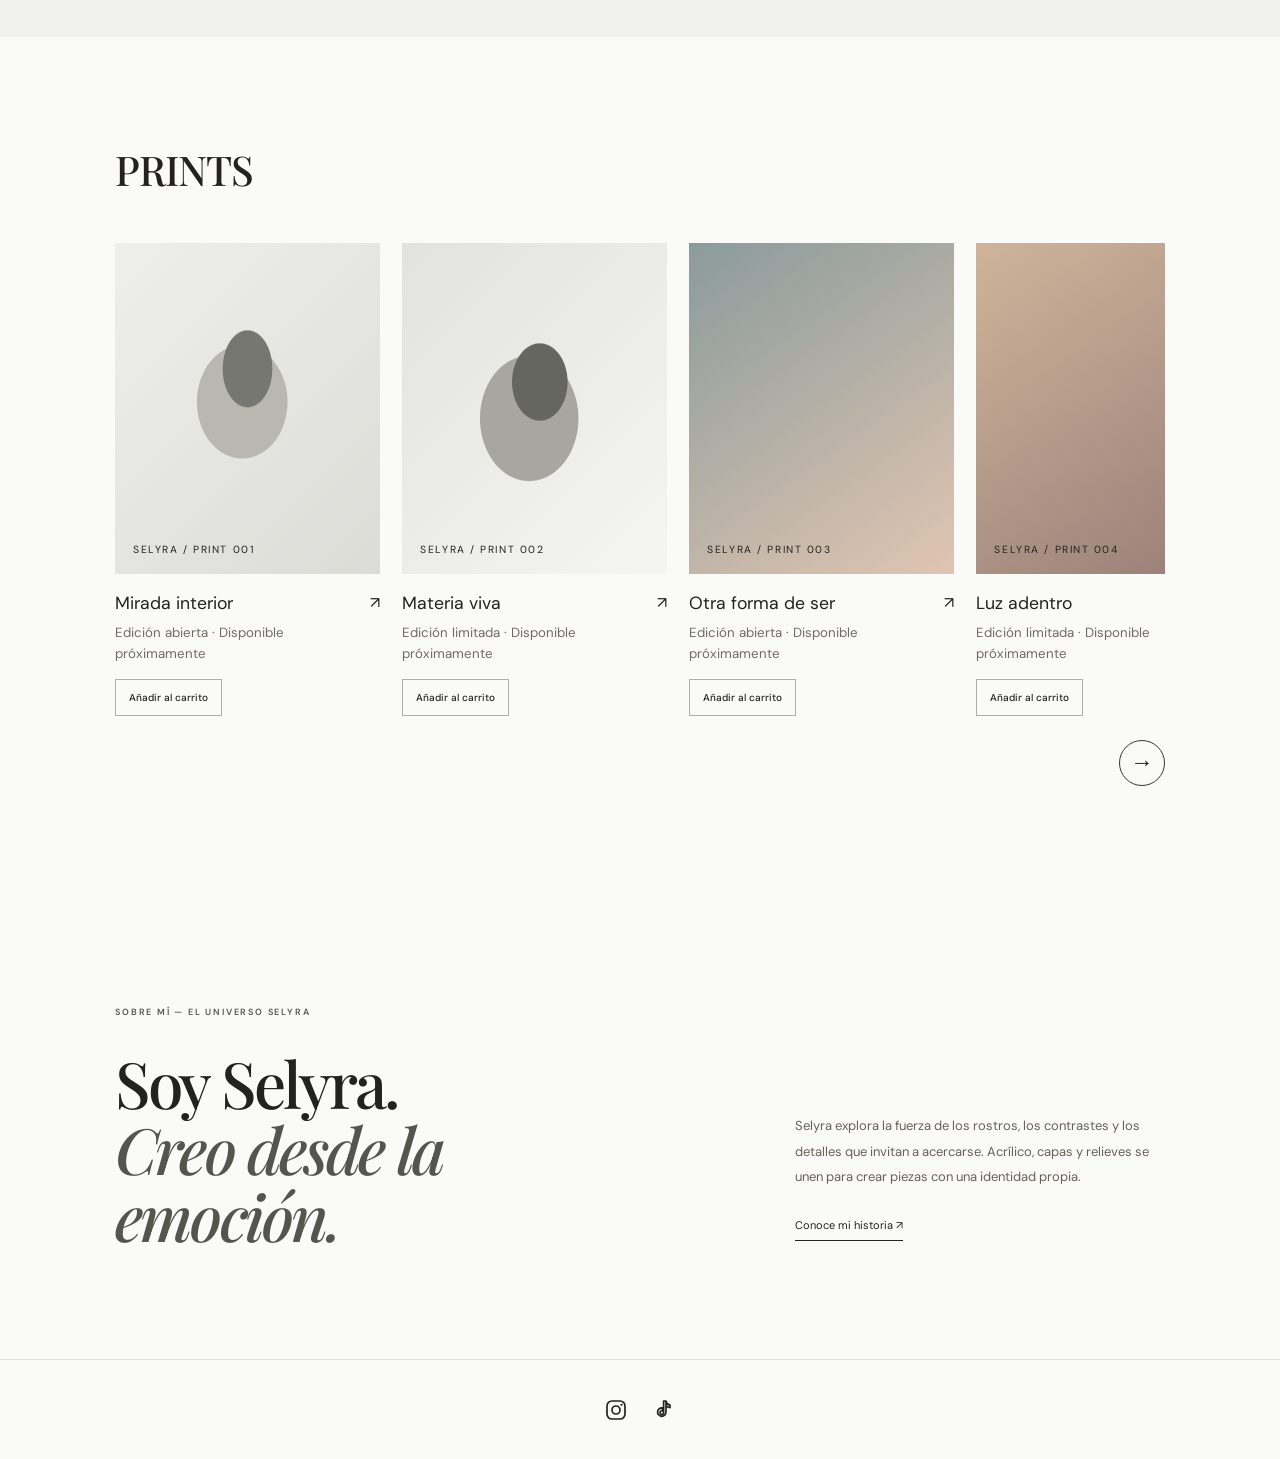
==== commit 0e5db718: "Show prints after originals and move about section last" ====
--- a/index.html
+++ b/index.html
@@ -136,6 +136,68 @@
       <p class="placeholder-note">Las imágenes de esta primera maqueta son composiciones provisionales. Se sustituirán por fotografías de tus obras reales antes de publicar.</p>
     </section>
 
+    <section class="prints section-pad" id="prints">
+  
+  <div class="prints-heading">
+    <div>
+      <h2>PRINTS</h2>
+    </div>
+  </div>
+
+  <div class="prints-carousel" id="prints-carousel" tabindex="0" aria-label="Galería de prints">
+  <div class="prints-grid">
+    <article class="print-card">
+      <div class="print-image print-image-one">
+        <span>SELYRA / PRINT 001</span>
+      </div>
+      <div class="print-meta">
+        <div>
+          <h3>Mirada interior</h3>
+          <p>Edición abierta · Disponible próximamente</p>
+        </div>
+        <span>↗</span>
+      </div>
+      <button class="add-to-cart" type="button" data-product-id="print-001" data-product-name="Mirada interior — print">Añadir al carrito</button>
+    </article>
+
+    <article class="print-card">
+      <div class="print-image print-image-two">
+        <span>SELYRA / PRINT 002</span>
+      </div>
+      <div class="print-meta">
+        <div>
+          <h3>Materia viva</h3>
+          <p>Edición limitada · Disponible próximamente</p>
+        </div>
+        <span>↗</span>
+      </div>
+      <button class="add-to-cart" type="button" data-product-id="print-002" data-product-name="Materia viva — print">Añadir al carrito</button>
+    </article>
+    <article class="print-card">
+      <div class="print-image print-image-003"><span>SELYRA / PRINT 003</span></div>
+      <div class="print-meta"><div><h3>Otra forma de ser</h3><p>Edición abierta · Disponible próximamente</p></div><span>↗</span></div>
+      <button class="add-to-cart" type="button" data-product-id="print-003" data-product-name="Otra forma de ser — print">Añadir al carrito</button>
+    </article>
+    <article class="print-card">
+      <div class="print-image print-image-004"><span>SELYRA / PRINT 004</span></div>
+      <div class="print-meta"><div><h3>Luz adentro</h3><p>Edición limitada · Disponible próximamente</p></div><span>↗</span></div>
+      <button class="add-to-cart" type="button" data-product-id="print-004" data-product-name="Luz adentro — print">Añadir al carrito</button>
+    </article>
+    <article class="print-card">
+      <div class="print-image print-image-005"><span>SELYRA / PRINT 005</span></div>
+      <div class="print-meta"><div><h3>Raíces de color</h3><p>Edición abierta · Disponible próximamente</p></div><span>↗</span></div>
+      <button class="add-to-cart" type="button" data-product-id="print-005" data-product-name="Raíces de color — print">Añadir al carrito</button>
+    </article>
+    <article class="print-card">
+      <div class="print-image print-image-006"><span>SELYRA / PRINT 006</span></div>
+      <div class="print-meta"><div><h3>Instante libre</h3><p>Edición limitada · Disponible próximamente</p></div><span>↗</span></div>
+      <button class="add-to-cart" type="button" data-product-id="print-006" data-product-name="Instante libre — print">Añadir al carrito</button>
+    </article>
+  </div>
+  </div>
+  <div class="prints-controls"><button type="button" class="prints-prev" id="prints-prev" aria-label="Deslizar prints a la izquierda" hidden>←</button><button type="button" class="prints-next" id="prints-next" aria-label="Deslizar prints a la derecha">→</button><button type="button" class="gallery-more" id="prints-more" aria-expanded="false" hidden>Ver más <span aria-hidden="true">↓</span></button></div>
+
+</section>
     <section class="intro section-pad" id="universo">
       <div class="section-kicker">SOBRE MÍ — EL UNIVERSO SELYRA</div>
       <div class="intro-content">
@@ -147,68 +209,6 @@
       </div>
     </section>
 
-    <section class="prints section-pad" id="prints">
-  
-  <div class="prints-heading">
-    <div>
-      <h2>PRINTS</h2>
-    </div>
-  </div>
-
-  <div class="prints-carousel" id="prints-carousel" tabindex="0" aria-label="Galería de prints">
-  <div class="prints-grid">
-    <article class="print-card">
-      <div class="print-image print-image-one">
-        <span>SELYRA / PRINT 001</span>
-      </div>
-      <div class="print-meta">
-        <div>
-          <h3>Mirada interior</h3>
-          <p>Edición abierta · Disponible próximamente</p>
-        </div>
-        <span>↗</span>
-      </div>
-      <button class="add-to-cart" type="button" data-product-id="print-001" data-product-name="Mirada interior — print">Añadir al carrito</button>
-    </article>
-
-    <article class="print-card">
-      <div class="print-image print-image-two">
-        <span>SELYRA / PRINT 002</span>
-      </div>
-      <div class="print-meta">
-        <div>
-          <h3>Materia viva</h3>
-          <p>Edición limitada · Disponible próximamente</p>
-        </div>
-        <span>↗</span>
-      </div>
-      <button class="add-to-cart" type="button" data-product-id="print-002" data-product-name="Materia viva — print">Añadir al carrito</button>
-    </article>
-    <article class="print-card">
-      <div class="print-image print-image-003"><span>SELYRA / PRINT 003</span></div>
-      <div class="print-meta"><div><h3>Otra forma de ser</h3><p>Edición abierta · Disponible próximamente</p></div><span>↗</span></div>
-      <button class="add-to-cart" type="button" data-product-id="print-003" data-product-name="Otra forma de ser — print">Añadir al carrito</button>
-    </article>
-    <article class="print-card">
-      <div class="print-image print-image-004"><span>SELYRA / PRINT 004</span></div>
-      <div class="print-meta"><div><h3>Luz adentro</h3><p>Edición limitada · Disponible próximamente</p></div><span>↗</span></div>
-      <button class="add-to-cart" type="button" data-product-id="print-004" data-product-name="Luz adentro — print">Añadir al carrito</button>
-    </article>
-    <article class="print-card">
-      <div class="print-image print-image-005"><span>SELYRA / PRINT 005</span></div>
-      <div class="print-meta"><div><h3>Raíces de color</h3><p>Edición abierta · Disponible próximamente</p></div><span>↗</span></div>
-      <button class="add-to-cart" type="button" data-product-id="print-005" data-product-name="Raíces de color — print">Añadir al carrito</button>
-    </article>
-    <article class="print-card">
-      <div class="print-image print-image-006"><span>SELYRA / PRINT 006</span></div>
-      <div class="print-meta"><div><h3>Instante libre</h3><p>Edición limitada · Disponible próximamente</p></div><span>↗</span></div>
-      <button class="add-to-cart" type="button" data-product-id="print-006" data-product-name="Instante libre — print">Añadir al carrito</button>
-    </article>
-  </div>
-  </div>
-  <div class="prints-controls"><button type="button" class="prints-prev" id="prints-prev" aria-label="Deslizar prints a la izquierda" hidden>←</button><button type="button" class="prints-next" id="prints-next" aria-label="Deslizar prints a la derecha">→</button><button type="button" class="gallery-more" id="prints-more" aria-expanded="false" hidden>Ver más <span aria-hidden="true">↓</span></button></div>
-
-</section>
   </main>
 
   <div class="cart-backdrop" id="cart-backdrop" hidden></div>
@@ -235,7 +235,7 @@
       <svg viewBox="0 0 24 24" aria-hidden="true"><path d="M14 3v11.1a4.2 4.2 0 1 1-3.5-4.14V13a1.8 1.8 0 1 0 1.1 1.66V3h2.4c.35 2.2 1.65 3.7 4 4.1v2.5A8.1 8.1 0 0 1 14 7.8" fill="none" stroke="currentColor" stroke-width="1.7" stroke-linecap="round" stroke-linejoin="round"/></svg>
     </span>
   </footer>
-  <script src="translations.js?v=20261026-3"></script>
+  <script src="translations.js?v=20261026-4"></script>
   <script src="script.js?v=20261026-7"></script>
 </body>
 </html>
--- a/styles.css
+++ b/styles.css
@@ -803,3 +803,8 @@
   .prints .print-card{flex:0 0 calc((100cqw - 12px)/2)!important;width:calc((100cqw - 12px)/2)!important;box-sizing:border-box}
   .prints-carousel.is-expanded .print-card{width:auto!important;flex:auto!important}
 }
+
+/* Flechas simétricas para navegar por los prints. */
+.prints-prev{display:grid;place-items:center;border:1px solid #39332d;border-radius:50%;background:transparent;color:#29231e;width:46px;height:46px;font-size:23px;cursor:pointer}
+.prints-prev:hover{background:#29231e;color:white}
+.prints-prev[hidden]{display:none!important}
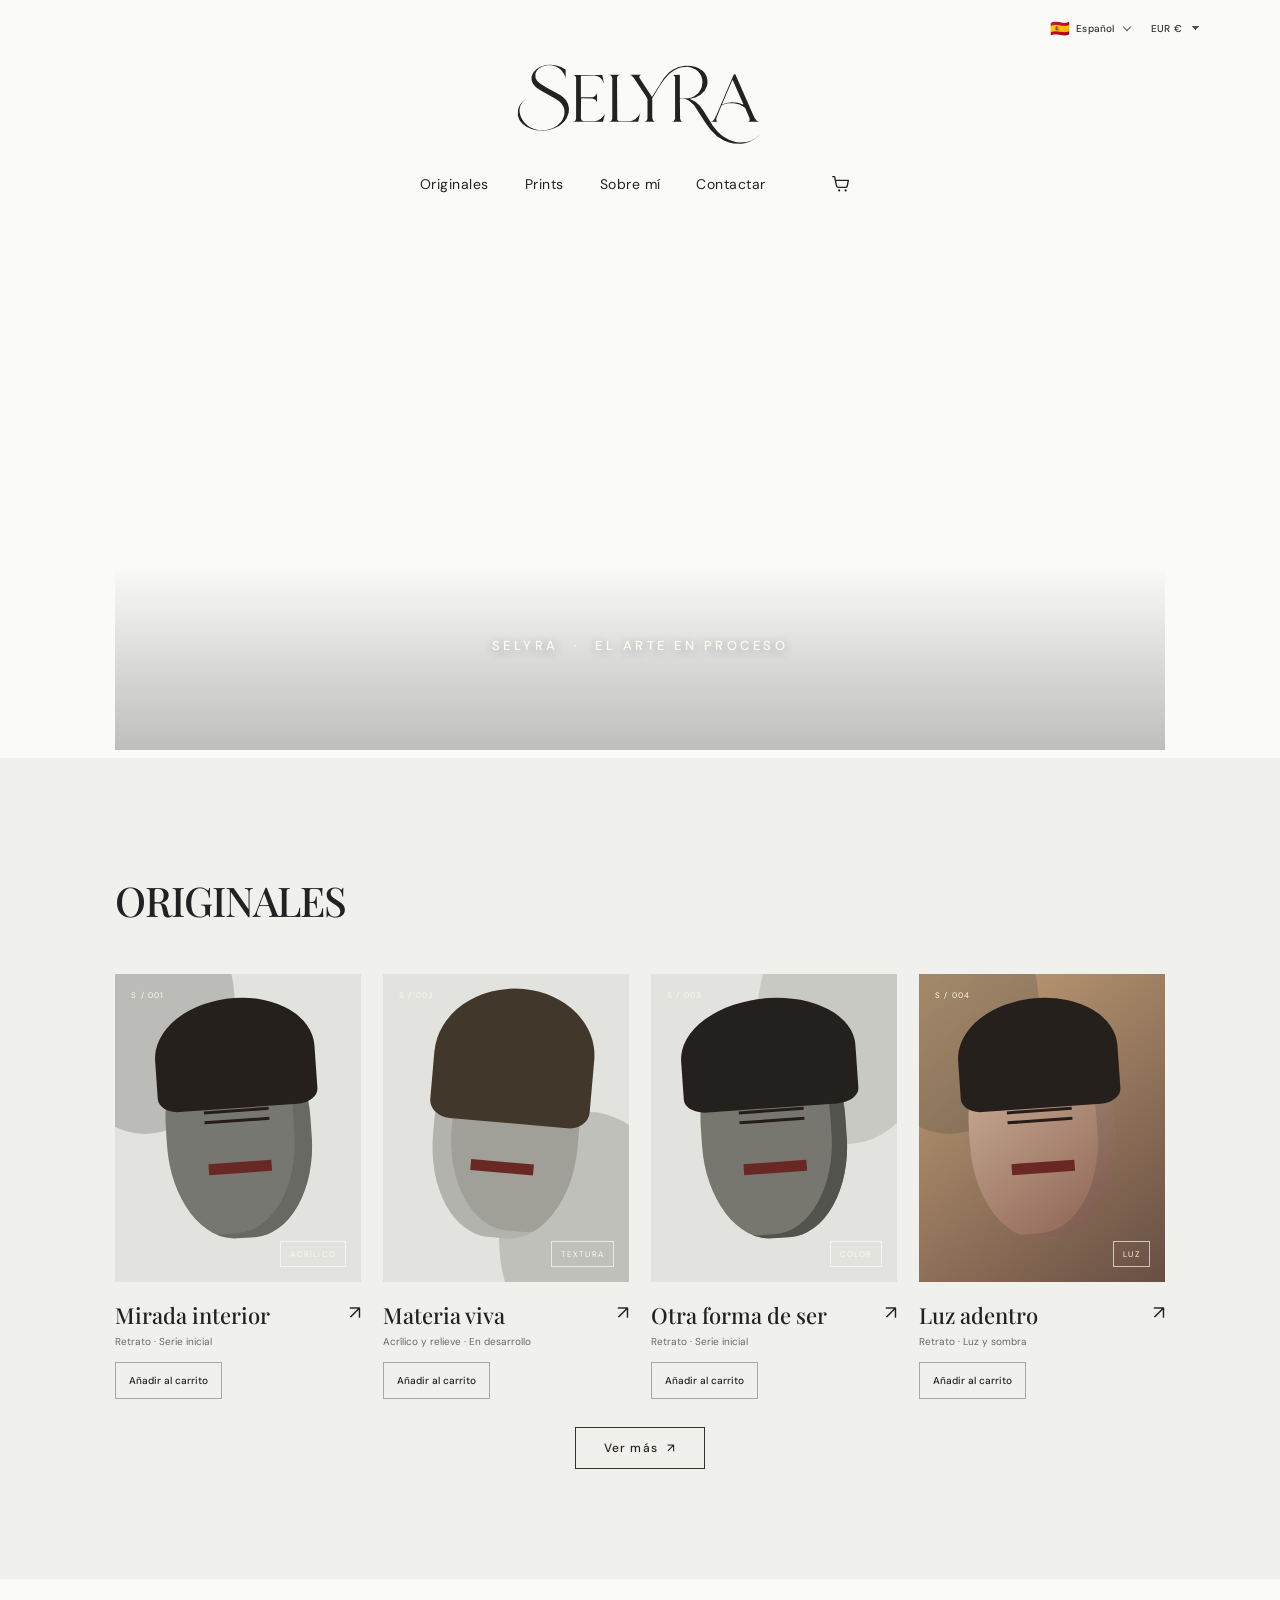
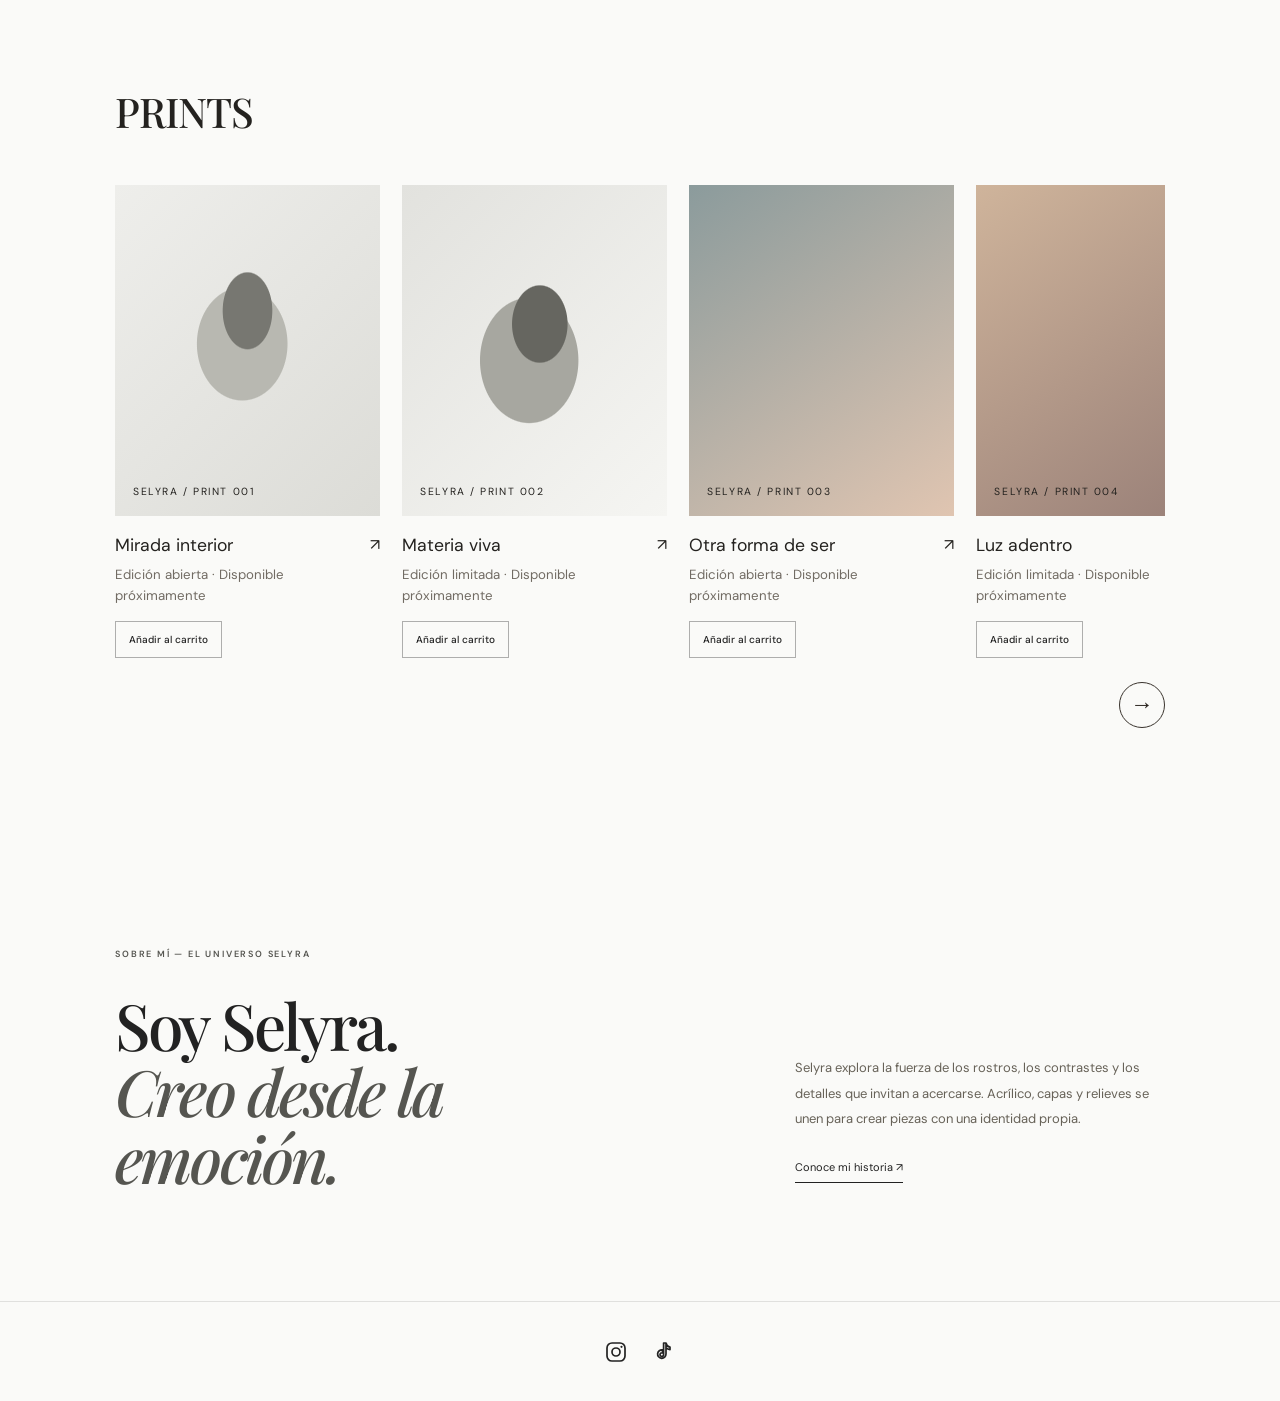
==== commit 1c2ba6c5: "Quitar el aviso de maqueta de Originales" ====
--- a/index.html
+++ b/index.html
@@ -133,7 +133,6 @@
         </article>
       </div>
       <div class="gallery-more-wrap"><a class="gallery-more" href="originales.html">Ver más <span aria-hidden="true">↗</span></a></div>
-      <p class="placeholder-note">Las imágenes de esta primera maqueta son composiciones provisionales. Se sustituirán por fotografías de tus obras reales antes de publicar.</p>
     </section>
 
     <section class="prints section-pad" id="prints">
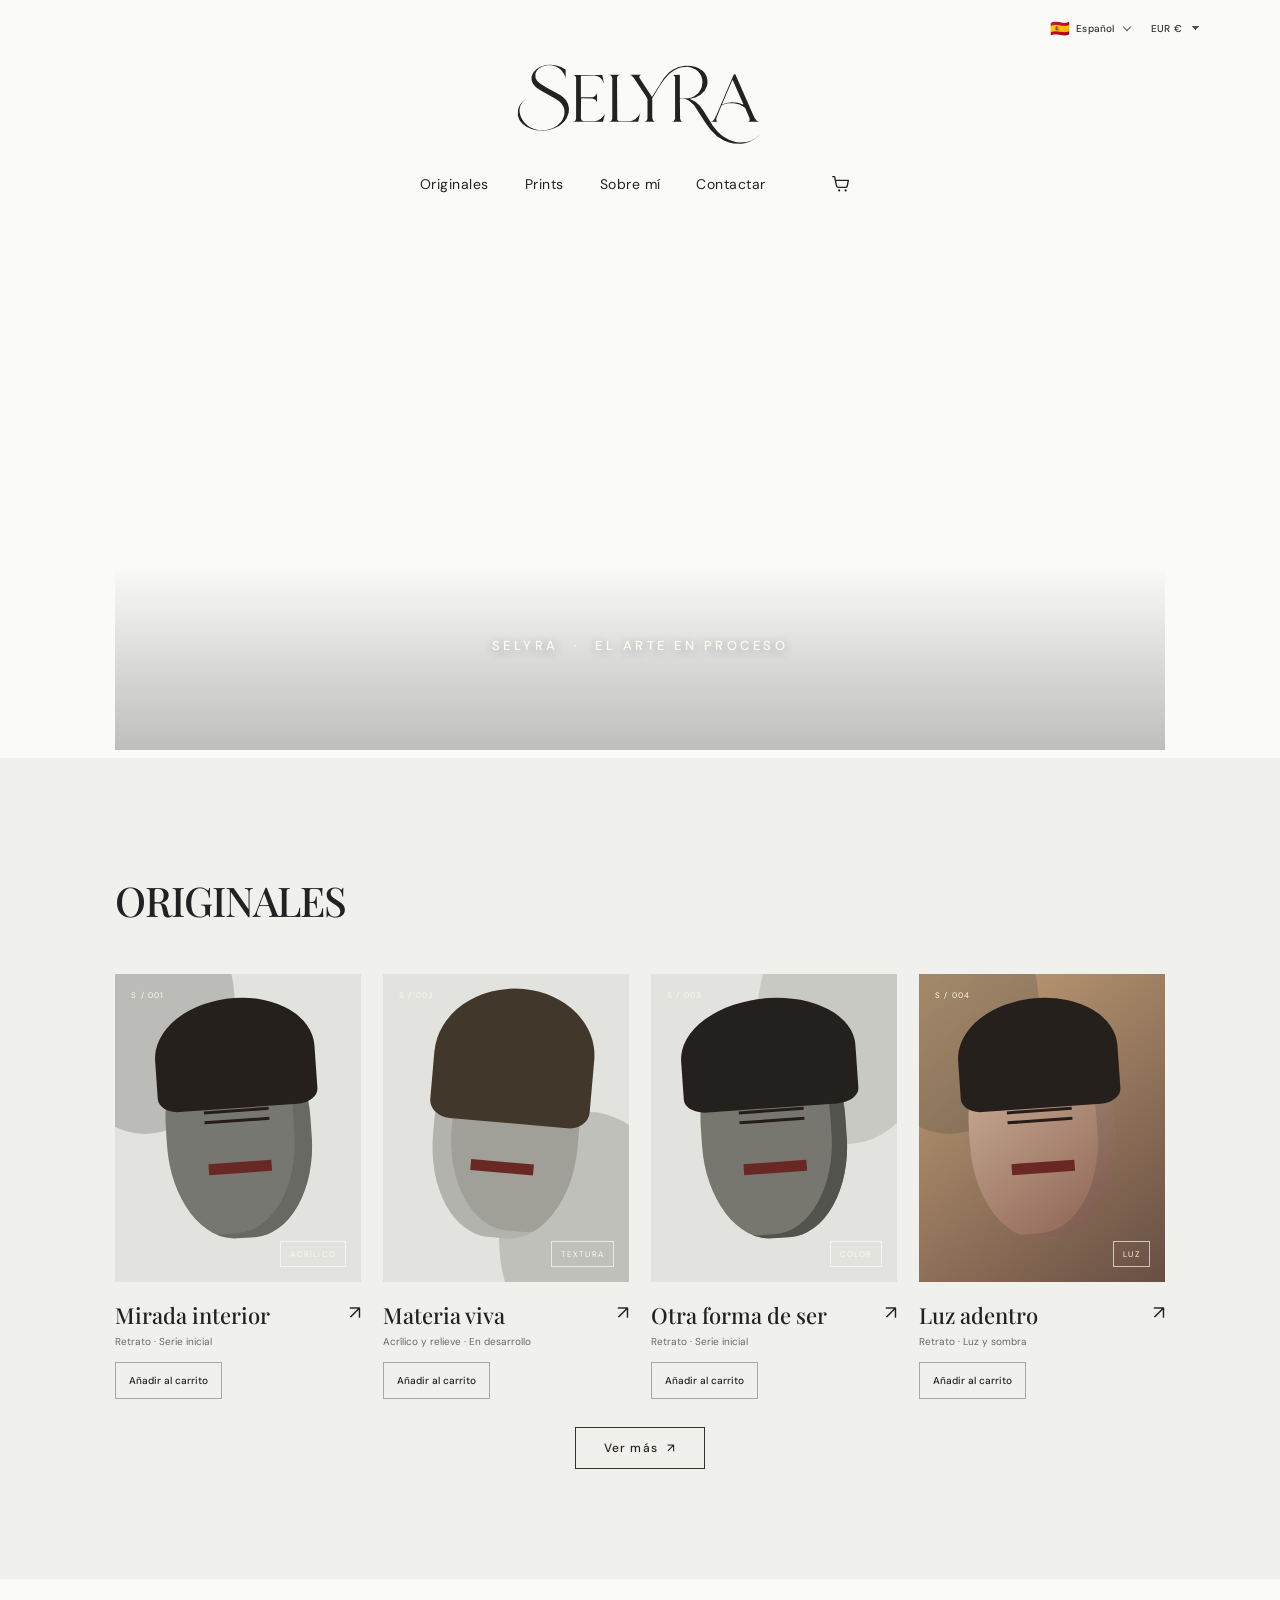
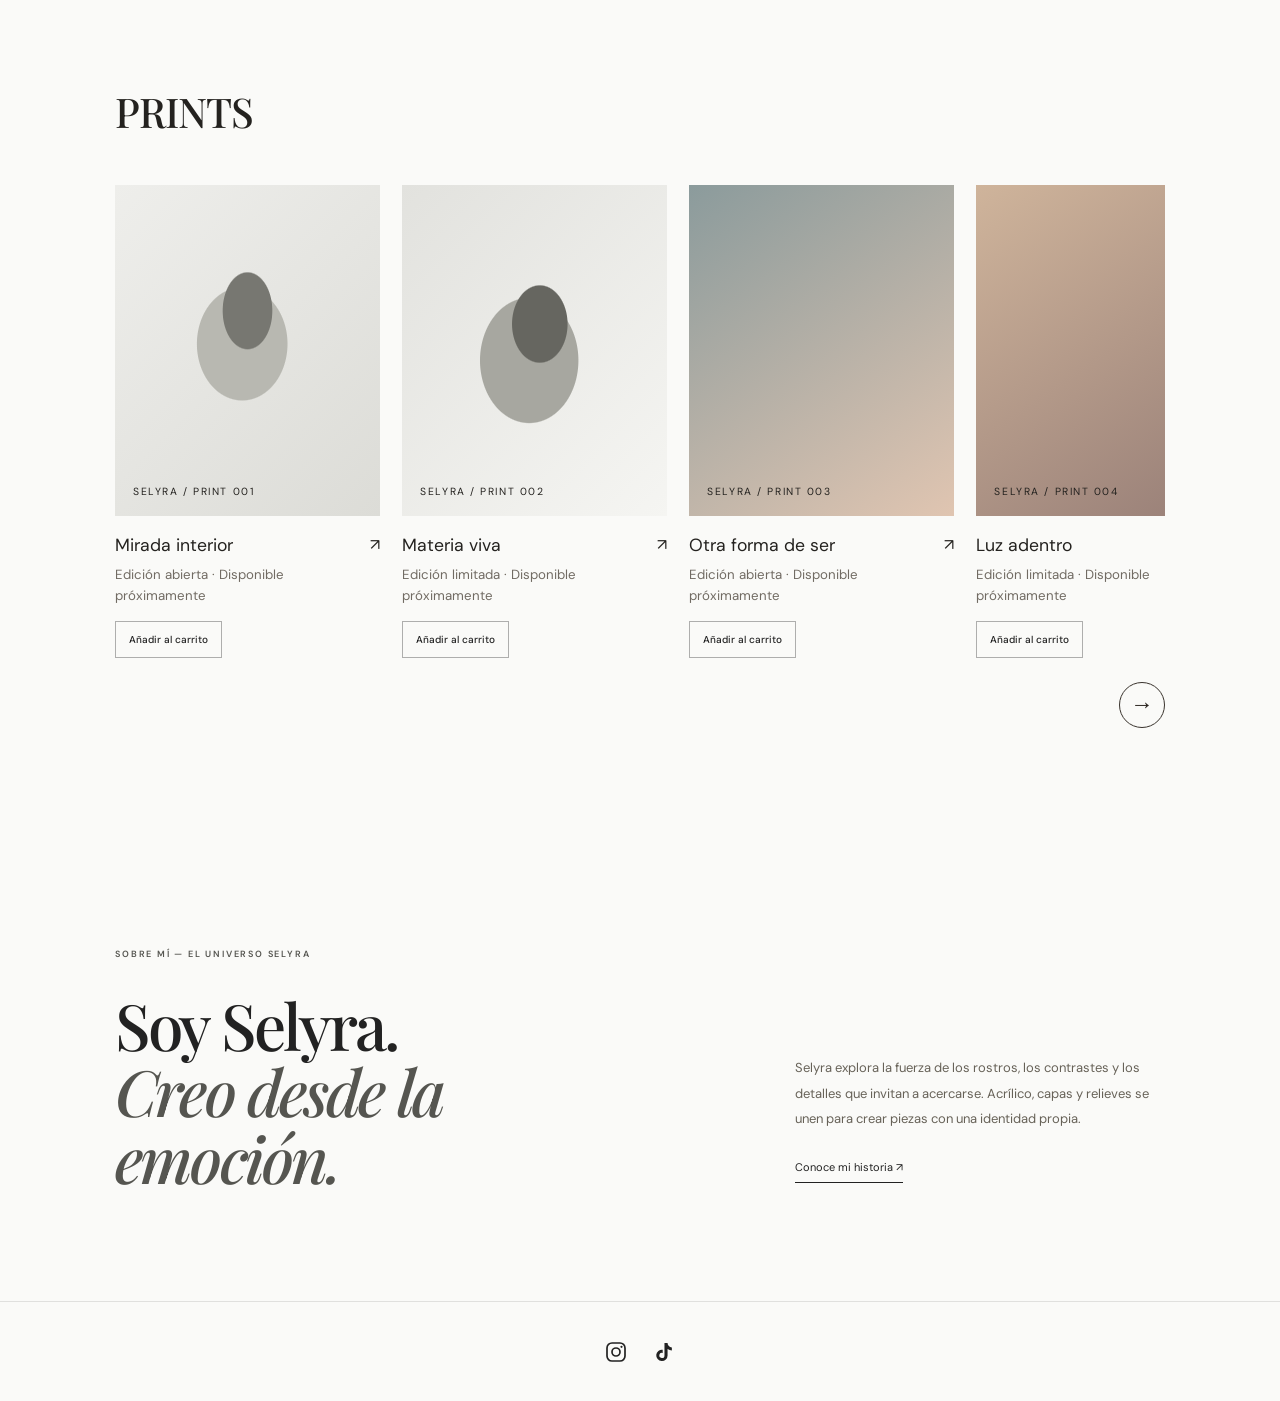
==== commit ad02c15f: "Actualizar el icono y el enlace de TikTok de Selyra" ====
--- a/index.html
+++ b/index.html
@@ -230,9 +230,11 @@
     <a class="social-icon" href="https://www.instagram.com/artselyra/" aria-label="Instagram de Selyra @artselyra" title="Instagram" target="_blank" rel="noopener noreferrer">
       <svg viewBox="0 0 24 24" aria-hidden="true"><rect x="3" y="3" width="18" height="18" rx="5" fill="none" stroke="currentColor" stroke-width="1.7"/><circle cx="12" cy="12" r="4" fill="none" stroke="currentColor" stroke-width="1.7"/><circle cx="17.5" cy="6.8" r="1.1" fill="currentColor"/></svg>
     </a>
-    <span class="social-icon" aria-label="TikTok — enlace pendiente" title="TikTok">
-      <svg viewBox="0 0 24 24" aria-hidden="true"><path d="M14 3v11.1a4.2 4.2 0 1 1-3.5-4.14V13a1.8 1.8 0 1 0 1.1 1.66V3h2.4c.35 2.2 1.65 3.7 4 4.1v2.5A8.1 8.1 0 0 1 14 7.8" fill="none" stroke="currentColor" stroke-width="1.7" stroke-linecap="round" stroke-linejoin="round"/></svg>
-    </span>
+    <a class="social-icon" href="https://www.tiktok.com/@artselyra" aria-label="TikTok de Selyra @artselyra" title="TikTok" target="_blank" rel="noopener noreferrer">
+      <svg viewBox="0 0 24 24" aria-hidden="true">
+        <path fill="currentColor" d="M16.6 5.82a4.28 4.28 0 0 1-1.03-2.82h-3.09v12.4a2.58 2.58 0 1 1-1.8-2.46V9.78a5.67 5.67 0 1 0 4.89 5.62V9.11a7.35 7.35 0 0 0 4.29 1.38V7.4a4.29 4.29 0 0 1-3.26-1.58Z"/>
+      </svg>
+    </a>
   </footer>
   <script src="translations.js?v=20261026-4"></script>
   <script src="script.js?v=20261026-7"></script>
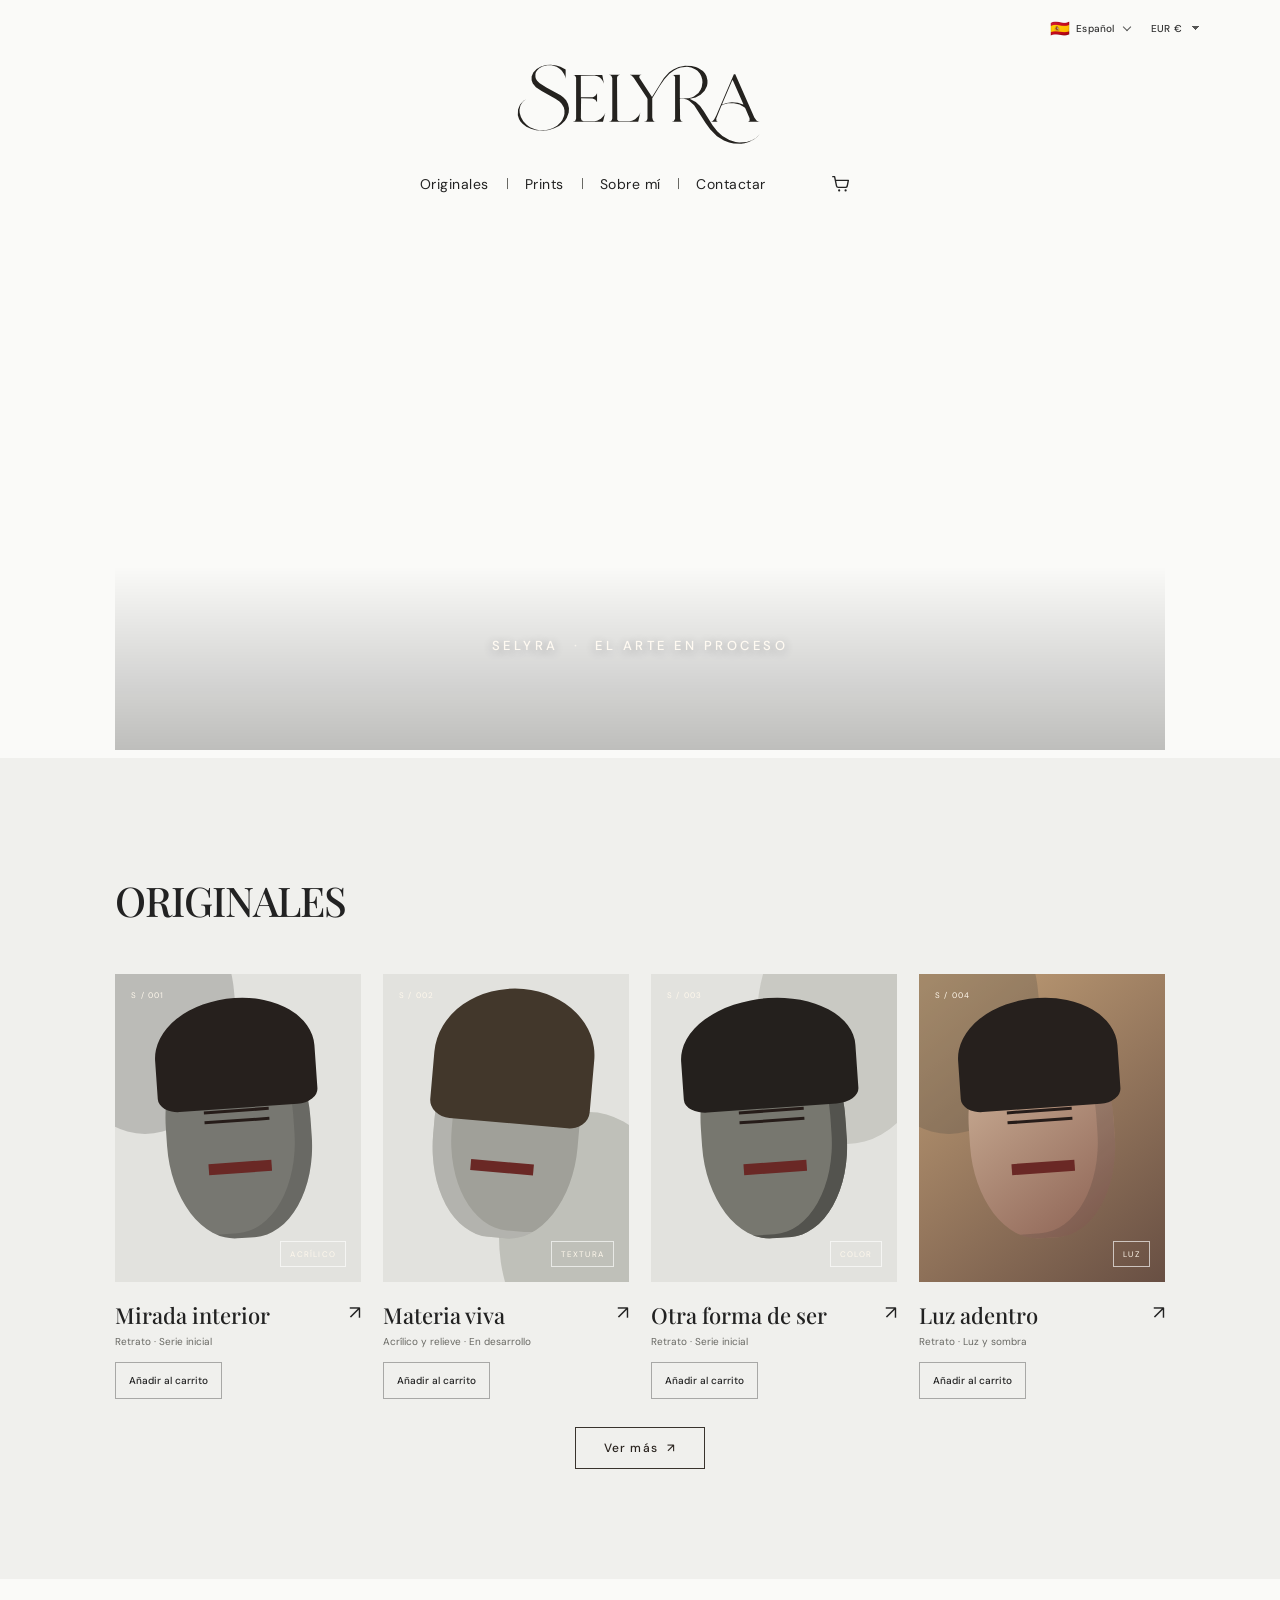
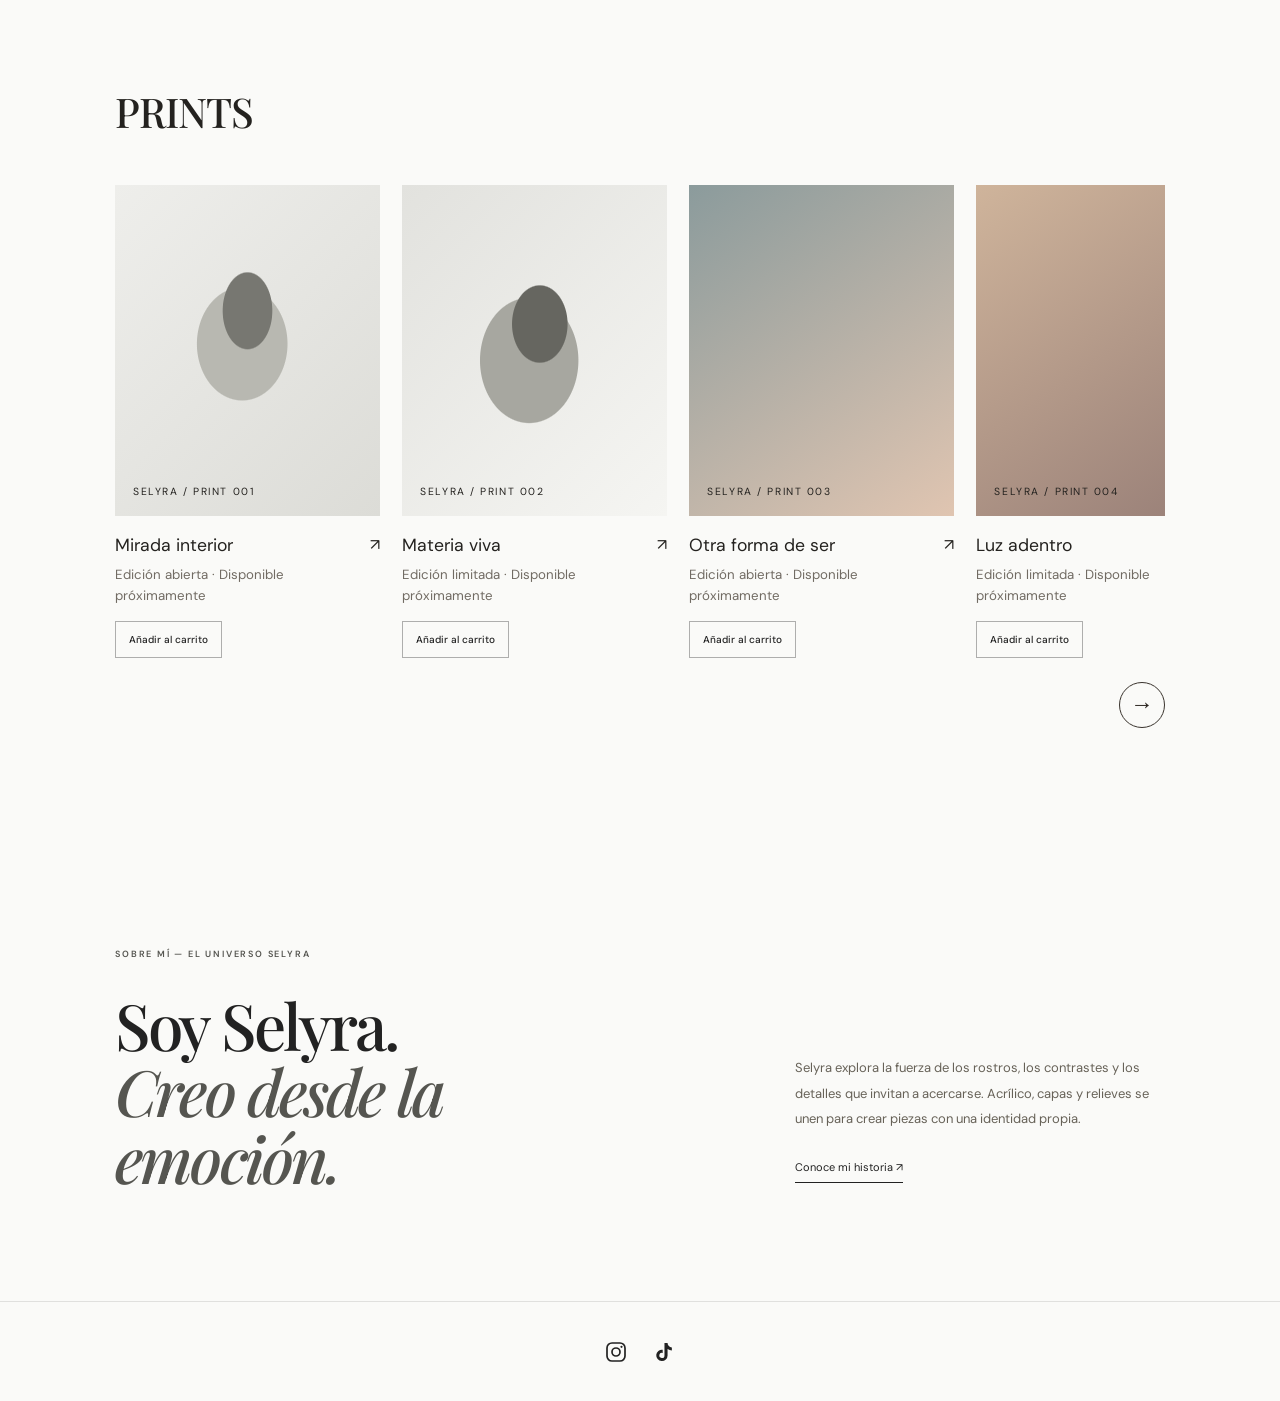
==== commit 442ede6b: "Mejorar el selector de idiomas y separar los enlaces del menú" ====
--- a/index.html
+++ b/index.html
@@ -9,12 +9,12 @@
   <link rel="preconnect" href="https://fonts.googleapis.com">
   <link rel="preconnect" href="https://fonts.gstatic.com" crossorigin>
   <link href="https://fonts.googleapis.com/css2?family=DM+Sans:wght@400;500;600;700&family=Playfair+Display:ital,wght@0,500;0,600;0,700;1,500;1,600&display=swap" rel="stylesheet">
-  <link rel="stylesheet" href="styles.css?v=20261026-20">
+  <link rel="stylesheet" href="styles.css?v=20261118-1">
 </head>
 <body>
   <header class="site-header">
     <div class="store-preferences" aria-label="Preferencias de tienda">
-      <label class="preference-control">
+      <div class="preference-control">
         <span class="sr-only">Idioma</span>
         <select id="language-select" class="sr-only" aria-label="Seleccionar idioma">
           <option value="es">Español</option>
@@ -23,12 +23,9 @@
           <option value="de">Deutsch</option>
           <option value="it">Italiano</option>
           <option value="pt">Português</option>
-          <option value="nl">Nederlands</option>
-          <option value="sv">Svenska</option>
-          <option value="da">Dansk</option>
           <option value="no">Norsk</option>
           <option value="ja">日本語</option>
-          <option value="zh">中文</option>
+          <option value="zh">简体中文</option>
         </select>
         <div class="language-picker">
           <button type="button" id="language-picker-button" class="language-picker-button" aria-label="Seleccionar idioma" aria-expanded="false" aria-haspopup="listbox">
@@ -43,15 +40,12 @@
             <button type="button" role="option" data-language="de"><span>🇩🇪</span> Deutsch</button>
             <button type="button" role="option" data-language="it"><span>🇮🇹</span> Italiano</button>
             <button type="button" role="option" data-language="pt"><span>🇵🇹</span> Português</button>
-            <button type="button" role="option" data-language="nl"><span>🇳🇱</span> Nederlands</button>
-            <button type="button" role="option" data-language="sv"><span>🇸🇪</span> Svenska</button>
-            <button type="button" role="option" data-language="da"><span>🇩🇰</span> Dansk</button>
             <button type="button" role="option" data-language="no"><span>🇳🇴</span> Norsk</button>
             <button type="button" role="option" data-language="ja"><span>🇯🇵</span> 日本語</button>
-            <button type="button" role="option" data-language="zh"><span>🇨🇳</span> 中文</button>
+            <button type="button" role="option" data-language="zh"><span>🇨🇳</span> 简体中文</button>
           </div>
         </div>
-      </label>
+      </div>
       <label class="preference-control">
         <span class="sr-only">Moneda</span>
         <select id="currency-select" aria-label="Seleccionar moneda">
@@ -237,6 +231,6 @@
     </a>
   </footer>
   <script src="translations.js?v=20261026-4"></script>
-  <script src="script.js?v=20261026-7"></script>
+  <script src="script.js?v=20261118-1"></script>
 </body>
 </html>
--- a/styles.css
+++ b/styles.css
@@ -303,7 +303,7 @@
   display:flex;
   align-items:center;
   gap:15px;
-  z-index:5;
+  z-index:130;
 }
 .preference-control{display:flex;align-items:center;gap:5px;color:#555550}
 .preference-icon{font-size:15px;line-height:1}
@@ -352,15 +352,15 @@
 }
 .language-picker-menu{
   position:absolute;top:calc(100% + 9px);right:0;z-index:30;
-  min-width:155px;max-height:310px;overflow-y:auto;
+  min-width:155px;max-height:min(440px, 65vh);max-height:min(440px, 65dvh);overflow-y:auto;overscroll-behavior:contain;
   background:#fff;border:1px solid rgba(36,34,31,.14);
   box-shadow:0 10px 28px rgba(36,34,31,.12);padding:5px
 }
 .language-picker-menu[hidden]{display:none}
 .language-picker-menu button{
   width:100%;display:flex;align-items:center;gap:9px;
-  padding:9px 10px;border:0;background:transparent;text-align:left;
-  color:#333;font:400 11px "DM Sans",sans-serif;cursor:pointer;white-space:nowrap
+  min-height:44px;padding:9px 10px;border:0;background:transparent;text-align:left;
+  color:#333;font:400 13px "DM Sans",sans-serif;cursor:pointer;white-space:nowrap
 }
 .language-picker-menu button span{font-size:16px;line-height:1}
 .language-picker-menu button:hover,
@@ -808,3 +808,28 @@
 .prints-prev{display:grid;place-items:center;border:1px solid #39332d;border-radius:50%;background:transparent;color:#29231e;width:46px;height:46px;font-size:23px;cursor:pointer}
 .prints-prev:hover{background:#29231e;color:white}
 .prints-prev[hidden]{display:none!important}
+
+/* Separadores visuales entre enlaces, sin alterar sus nombres accesibles. */
+.site-header .nav, .compact-nav {
+  --nav-gap: clamp(16px, 2.8vw, 40px);
+  column-gap: var(--nav-gap);
+}
+.site-header .nav > a + a, .compact-nav > a + a {
+  position: relative;
+}
+.site-header .nav > a + a::before, .compact-nav > a + a::before {
+  content: "";
+  position: absolute;
+  top: 50%;
+  inset-inline-start: calc(var(--nav-gap) / -2);
+  height: 0.85em;
+  border-inline-start: 1px solid var(--muted);
+  transform: translateY(-50%);
+  pointer-events: none;
+}
+@media (max-width: 800px) {
+  .site-header .nav, .compact-nav {
+    --nav-gap: clamp(8px, 2vw, 16px);
+    column-gap: var(--nav-gap) !important;
+  }
+}
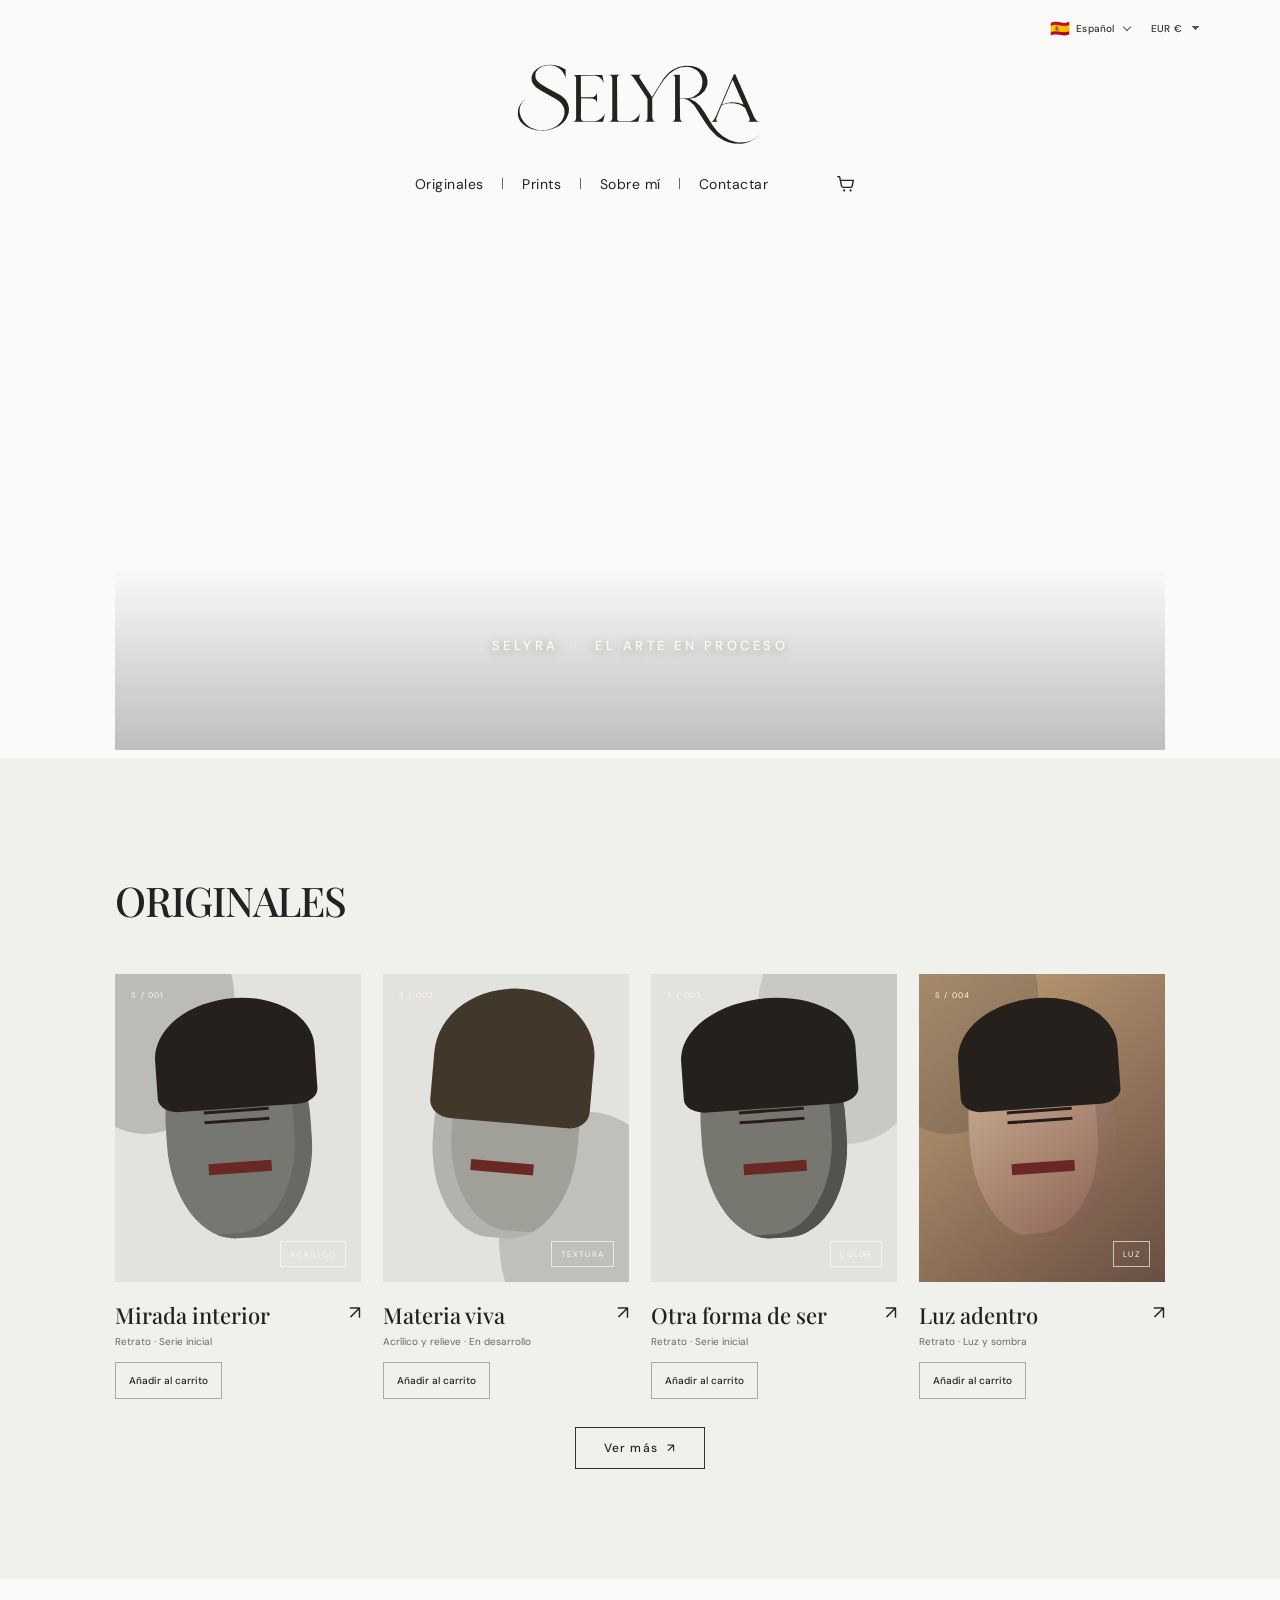
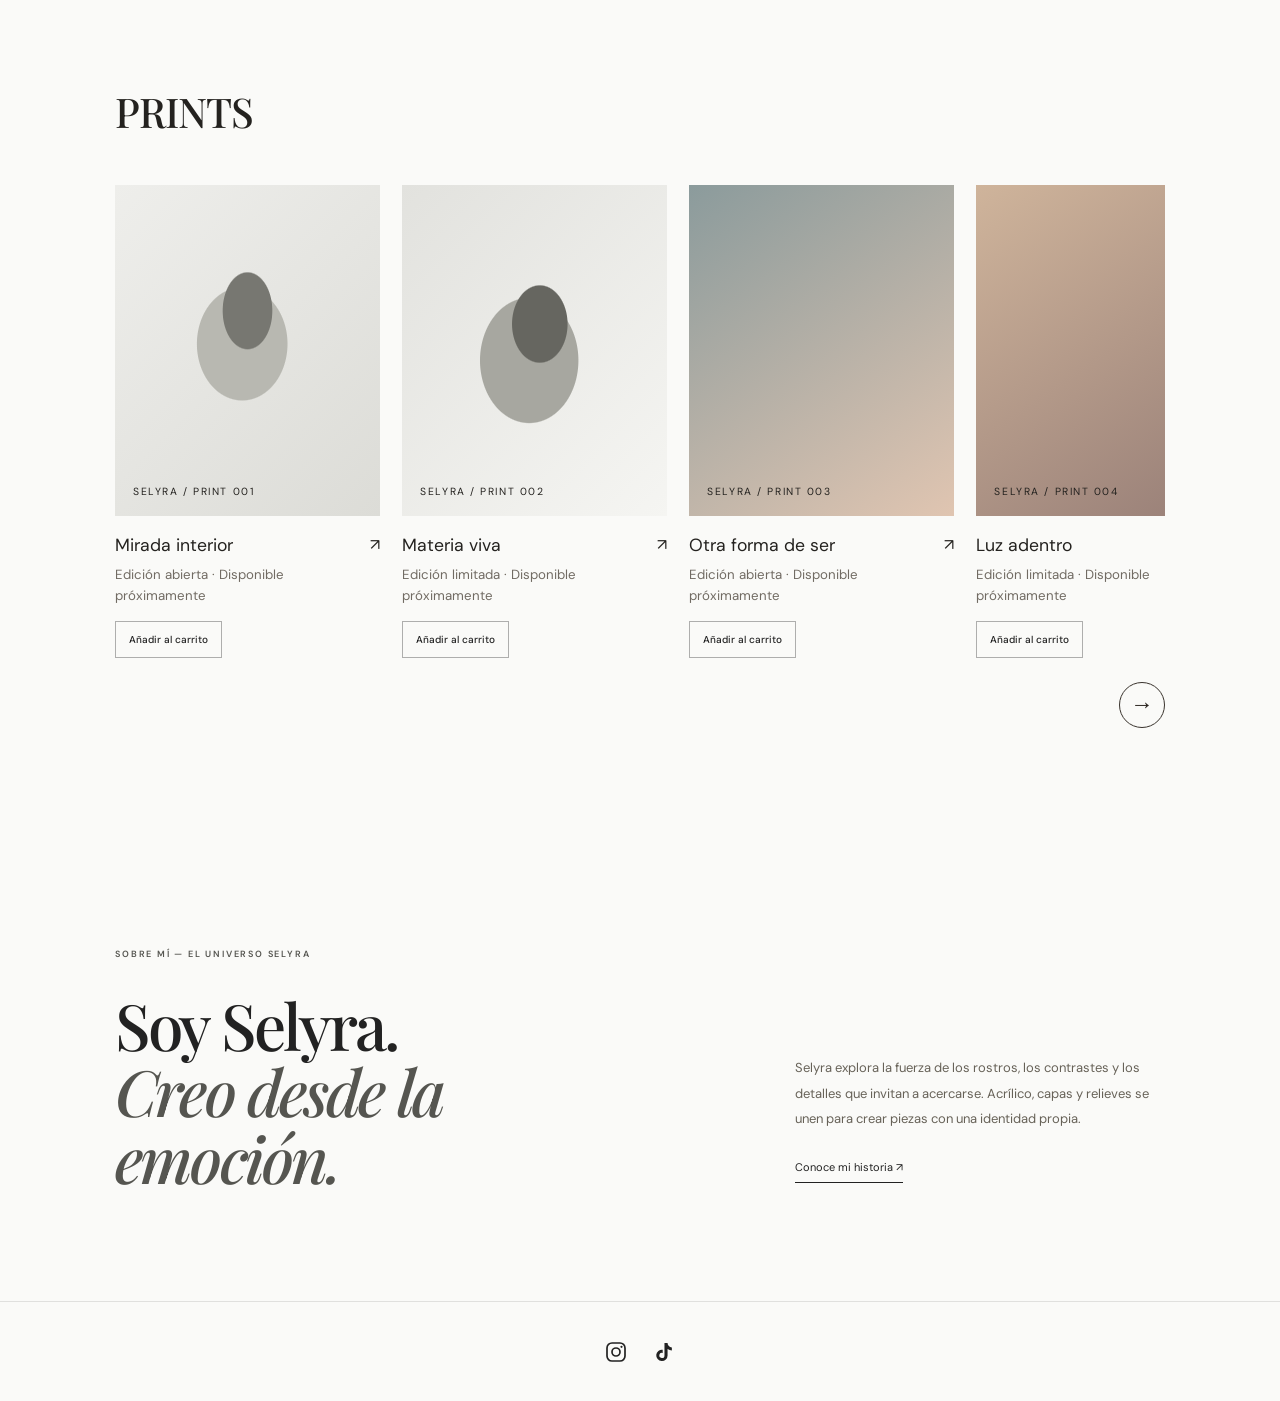
==== commit 969ac8ab: "Simplificar idiomas y ampliar los espacios del menú" ====
--- a/index.html
+++ b/index.html
@@ -9,7 +9,7 @@
   <link rel="preconnect" href="https://fonts.googleapis.com">
   <link rel="preconnect" href="https://fonts.gstatic.com" crossorigin>
   <link href="https://fonts.googleapis.com/css2?family=DM+Sans:wght@400;500;600;700&family=Playfair+Display:ital,wght@0,500;0,600;0,700;1,500;1,600&display=swap" rel="stylesheet">
-  <link rel="stylesheet" href="styles.css?v=20261118-1">
+  <link rel="stylesheet" href="styles.css?v=20261118-2">
 </head>
 <body>
   <header class="site-header">
@@ -21,9 +21,6 @@
           <option value="en">English</option>
           <option value="fr">Français</option>
           <option value="de">Deutsch</option>
-          <option value="it">Italiano</option>
-          <option value="pt">Português</option>
-          <option value="no">Norsk</option>
           <option value="ja">日本語</option>
           <option value="zh">简体中文</option>
         </select>
@@ -38,9 +35,6 @@
             <button type="button" role="option" data-language="en"><span>🇬🇧</span> English</button>
             <button type="button" role="option" data-language="fr"><span>🇫🇷</span> Français</button>
             <button type="button" role="option" data-language="de"><span>🇩🇪</span> Deutsch</button>
-            <button type="button" role="option" data-language="it"><span>🇮🇹</span> Italiano</button>
-            <button type="button" role="option" data-language="pt"><span>🇵🇹</span> Português</button>
-            <button type="button" role="option" data-language="no"><span>🇳🇴</span> Norsk</button>
             <button type="button" role="option" data-language="ja"><span>🇯🇵</span> 日本語</button>
             <button type="button" role="option" data-language="zh"><span>🇨🇳</span> 简体中文</button>
           </div>
@@ -231,6 +225,6 @@
     </a>
   </footer>
   <script src="translations.js?v=20261026-4"></script>
-  <script src="script.js?v=20261118-1"></script>
+  <script src="script.js?v=20261118-2"></script>
 </body>
 </html>
--- a/styles.css
+++ b/styles.css
@@ -811,7 +811,7 @@
 
 /* Separadores visuales entre enlaces, sin alterar sus nombres accesibles. */
 .site-header .nav, .compact-nav {
-  --nav-gap: clamp(16px, 2.8vw, 40px);
+  --nav-gap: clamp(20px, 3vw, 44px);
   column-gap: var(--nav-gap);
 }
 .site-header .nav > a + a, .compact-nav > a + a {
@@ -821,7 +821,7 @@
   content: "";
   position: absolute;
   top: 50%;
-  inset-inline-start: calc(var(--nav-gap) / -2);
+  inset-inline-start: calc((var(--nav-gap) + 1px) / -2);
   height: 0.85em;
   border-inline-start: 1px solid var(--muted);
   transform: translateY(-50%);
@@ -829,7 +829,7 @@
 }
 @media (max-width: 800px) {
   .site-header .nav, .compact-nav {
-    --nav-gap: clamp(8px, 2vw, 16px);
+    --nav-gap: clamp(12px, 3.6vw, 22px);
     column-gap: var(--nav-gap) !important;
   }
 }
